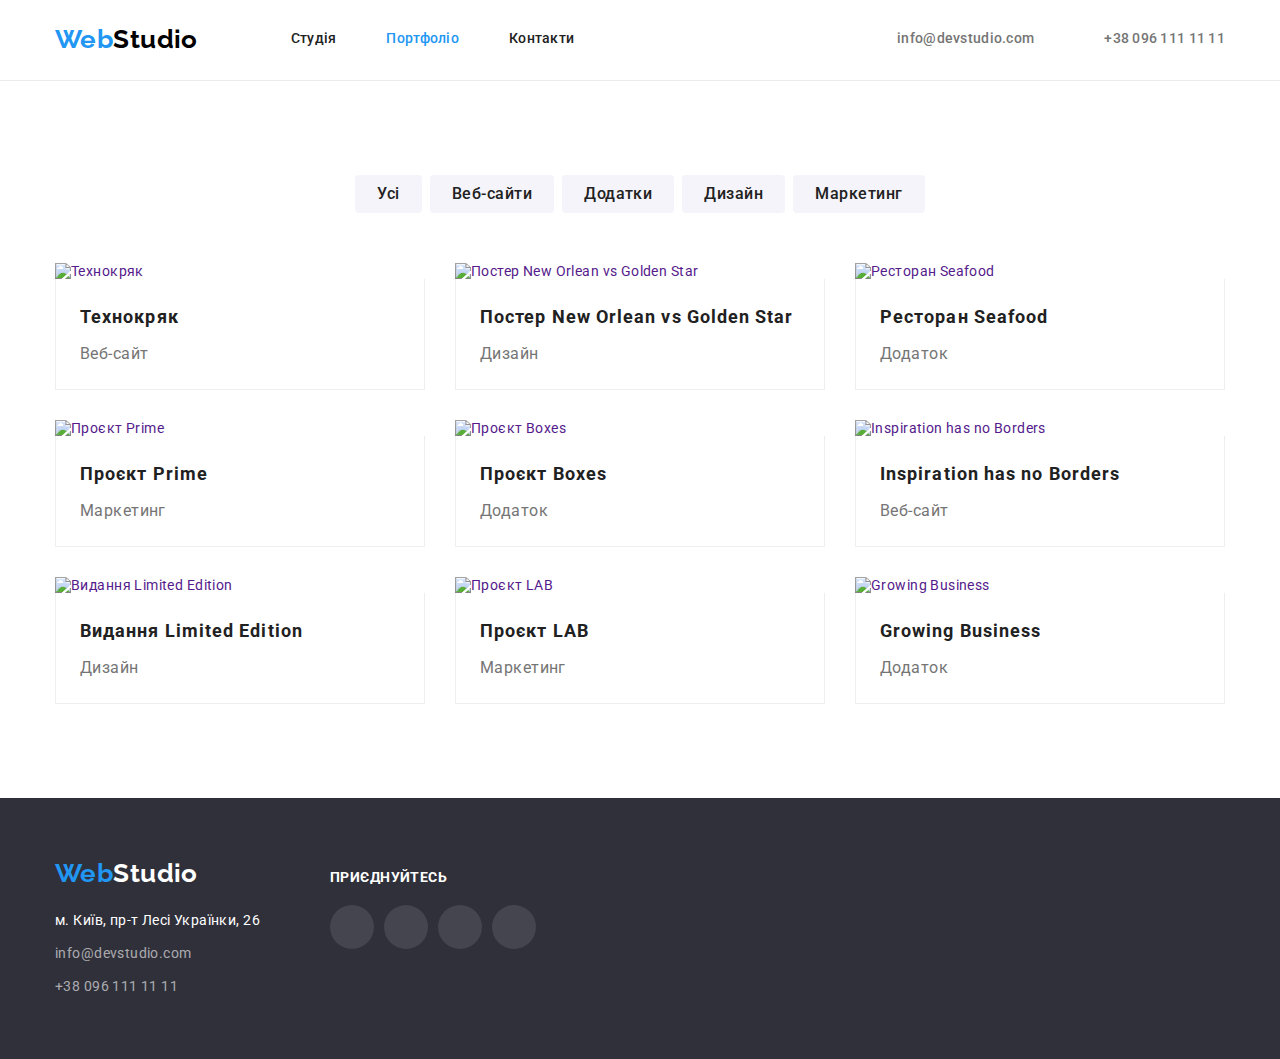
==== portfolio.html @ 89ff3fc9 "transition-add" ====
<!DOCTYPE html>
<html lang="en">

<head>
	<meta charset="UTF-8" />
	<meta http-equiv="X-UA-Compatible" content="IE=edge" />
	<meta name="viewport" content="width=device-width, initial-scale=1.0" />
	<title>Portfolio</title>
	<link rel="preconnect" href="https://fonts.googleapis.com" />
	<link rel="preconnect" href="https://fonts.gstatic.com" crossorigin />
	<link
		href="https://fonts.googleapis.com/css2?family=Oleo+Script&family=Raleway:wght@700&family=Roboto:wght@400;500;700;900&display=swap"
		rel="stylesheet" />
	<link rel="stylesheet" href="https://cdn.jsdelivr.net/npm/modern-normalize@1.1.0/modern-normalize.min.css">
	<link rel="stylesheet" href="./css/styles.css" />
</head>
<!-- BODY  -->

<body>
	<!-- HEADER -->
	<header class="header-border">
		<div class="conteiner add-flex">
			<nav class="add-flex">
				<a href="./index.html" class="webstudio">
					<span>Web</span><span class="logo-studio">Studio</span>
				</a>
				<ul class="add-flex head-navigation-ul nav-margin">
					<li><a href="./index.html" class="navigation-menu link transition-color">Студія</a></li>
					<li><a href="./portfolio.html" class="navigation-menu link current transition-color">Портфоліо</a>
					</li>
					<li><a href="#address" class="navigation-menu transition-color">Контакти</a></li>
				</ul>
			</nav>
			<ul class="head-navigation add-flex">
				<li>
					<a href="mailto:info@devstudio.com" class="header-contacts transition-color">
						<svg lang="en" arial-label="mail-icon" class="contacts-icon-mail">
							<use href="./images/forsvg/sprites.svg#mail "></use>
						</svg>info@devstudio.com</a>
				</li>
				<li><a href="tel:+380961111111" class="header-contacts transition-color">
						<svg lang="en" arial-label="phone-icon" class="contacts-icon-phone">
							<use href="./images/forsvg/sprites.svg#smartphone"></use>
						</svg>+38 096 111 11 11</a></li>
			</ul>
		</div>
	</header>
	<!-- MAIN SECTION -->
	<main>

		<section class="section">
			<div class="conteiner">
				<h1 class="visually-hidden">Наші проєкти</h1>
				<ul class="button-flex">
					<li><button type="button" class="button-text">Усі</button></li>
					<li><button type="button" class="button-text">Веб-сайти</button></li>
					<li><button type="button" class="button-text">Додатки</button></li>
					<li><button type="button" class="button-text">Дизайн</button></li>
					<li><button type="button" class="button-text">Маркетинг</button></li>
				</ul>
				<ul class="project-flex">
					<li>
						<a class="project-boxes" href="">
							<div class="overlay-size">
								<img src="./images/potrfolio-projects/tehnokryak-min.png" alt="Технокряк" width="370" />
								<p class="overlay">Ресурс пропонує комплексні пропозиції з різним рівнем функціоналу та
									сервісів. Все це дозволить відвідувачу отримати
									вичерпні відомості про компанію чи приватну особу.</p>
							</div>
							<div class="img-text-padding">
								<h3 class="img-title ">Технокряк</h3>
								<p class="img-type">Веб-сайт</p>
							</div>
						</a>
					</li>
					<li>
						<a class="project-boxes" href="">
							<div class="overlay-size">
								<img src="./images/potrfolio-projects/poster-min.png"
									alt="Постер New Orlean vs Golden Star" width="370" />
								<p class="overlay">Ресурс пропонує комплексні пропозиції з різним рівнем функціоналу та
									сервісів. Все це дозволить відвідувачу отримати
									вичерпні відомості про компанію чи приватну особу.</p>
							</div>
							<div class="img-text-padding">
								<h3 class="img-title">Постер New Orlean vs Golden Star</h3>
								<p class="img-type">Дизайн</p>
							</div>
						</a>
					</li>
					<li>
						<a class="project-boxes" href="">
							<div class="overlay-size">
								<img src="./images/potrfolio-projects/seefood-min.png" alt="Ресторан Seafood"
									width="370" />
								<p class="overlay">Ресурс пропонує комплексні пропозиції з різним рівнем функціоналу та
									сервісів. Все це дозволить відвідувачу отримати
									вичерпні відомості про компанію чи приватну особу.</p>
							</div>
							<div class="img-text-padding">
								<h3 class="img-title">Ресторан Seafood</h3>
								<p class="img-type">Додаток</p>
							</div>
						</a>
					</li>
					<li>
						<a class="project-boxes" href="">
							<div class="overlay-size"><img src="./images/potrfolio-projects/prime-min.png"
									alt="Проєкт Prime" width="370" />

								<p class="overlay">Ресурс пропонує комплексні пропозиції з різним рівнем функціоналу та
									сервісів. Все це дозволить відвідувачу отримати
									вичерпні відомості про компанію чи приватну особу.</p>
							</div>

							<div class="img-text-padding">
								<h3 class="img-title">Проєкт Prime</h3>
								<p class="img-type">Маркетинг</p>
							</div>
						</a>
					</li>
					<li>
						<a class="project-boxes" href="">
							<div class="overlay-size">
								<img src="./images/potrfolio-projects/boxes-min.png" alt="Проєкт Boxes" width="370" />
								<p class="overlay">Ресурс пропонує комплексні пропозиції з різним рівнем функціоналу та
									сервісів. Все це дозволить відвідувачу отримати
									вичерпні відомості про компанію чи приватну особу.</p>
							</div>

							<div class="img-text-padding">
								<h3 class="img-title">Проєкт Boxes</h3>
								<p class="img-type">Додаток</p>
							</div>
						</a>
					</li>
					<li>
						<a class="project-boxes" href="">
							<div class="overlay-size">
								<img src="./images/potrfolio-projects/inspiration-min.png"
									alt="Inspiration has no Borders" width="370" />
								<p class="overlay">Ресурс пропонує комплексні пропозиції з різним рівнем функціоналу та
									сервісів. Все це дозволить відвідувачу отримати
									вичерпні відомості про компанію чи приватну особу.</p>
							</div>

							<div class="img-text-padding">
								<h3 class="img-title">Inspiration has no Borders</h3>
								<p class="img-type">Веб-сайт</p>
							</div>
						</a>
					</li>
					<li>
						<a class="project-boxes" href="">
							<div class="overlay-size">
								<img src="./images/potrfolio-projects/limited-idition-min.png"
									alt="Видання Limited Edition" width="370" />
								<p class="overlay">Ресурс пропонує комплексні пропозиції з різним рівнем функціоналу та
									сервісів. Все це дозволить відвідувачу отримати
									вичерпні відомості про компанію чи приватну особу.</p>
							</div>

							<div class="img-text-padding">
								<h3 class="img-title">Видання Limited Edition</h3>
								<p class="img-type">Дизайн</p>
							</div>
						</a>
					</li>
					<li>
						<a class="project-boxes" href="">
							<div class="overlay-size">
								<img src="./images/potrfolio-projects/lab-min.png" alt="Проєкт LAB" width="370" />
								<p class="overlay">Ресурс пропонує комплексні пропозиції з різним рівнем функціоналу та
									сервісів. Все це дозволить відвідувачу отримати
									вичерпні відомості про компанію чи приватну особу.</p>
							</div>

							<div class="img-text-padding">
								<h3 class="img-title">Проєкт LAB</h3>
								<p class="img-type">Маркетинг</p>
							</div>
						</a>
					</li>
					<li>
						<a class="project-boxes" href="">
							<div class="overlay-size">
								<img src="./images/potrfolio-projects/growing-business-min.png" alt="Growing Business"
									width="370" />
								<p class="overlay">Ресурс пропонує комплексні пропозиції з різним рівнем функціоналу та
									сервісів. Все це дозволить відвідувачу отримати
									вичерпні відомості про компанію чи приватну особу.</p>
							</div>

							<div class="img-text-padding">
								<h3 class="img-title">Growing Business</h3>
								<p class="img-type">Додаток</p>
							</div>
						</a>
					</li>
				</ul>

			</div>
		</section>

	</main>
	<!-- FOOTER -->
	<footer class="footer">
		<div class="conteiner join-margin">
			<div class="join-margin-logo">
				<a href="./index.html" class="webstudio-footer"><span>Web</span><span
						class="logo-studio-footer">Studio</span>
				</a>
				<address id="address" class="address">
					<ul>
						<li class="address-item">
							<a href="https://goo.gl/maps/1acc4kmXGSqG6fYH6" rel="noopener norefferrer nofollow"
								target="_blank" class="address-ave">
								м. Київ, пр-т Лесі Українки, 26
							</a>
						</li>
						<li class="address-item"><a href="mailto:info@devstudio.com"
								class="mail-footer footer-contacts transition-color">info@devstudio.com</a>
						</li>
						<li class="address-item"><a href="tel:+380961111111"
								class="phone-footer footer-contacts transition-color">+38
								096
								111 11 11</a></li>
					</ul>
				</address>
			</div>
			<div>
				<p class="join-title">приєднуйтесь</p>
				<ul class="add-flex-join">
					<li>
						<a href="" class="add-flex-join-box transition-bg">
							<svg lang="en" arial-label="instagram" class="join-social-link-box">
								<use href="./images/forsvg/sprites.svg#instagram" width="20px" height="20px">
								</use>
							</svg>
						</a>
					</li>
					<li>
						<a href="" class="add-flex-join-box transition-bg">
							<svg lang="en" arial-label="facebook" class="join-social-link-box">
								<use href="./images/forsvg/sprites.svg#facebook" width="20px" height="20px">
								</use>
							</svg>
						</a>
					</li>
					<li>
						<a href="" class="add-flex-join-box transition-bg">
							<svg lang="en" arial-label="twitter" class="join-social-link-box">
								<use href="./images/forsvg/sprites.svg#twitter" width="20px" height="20px">
								</use>
							</svg>
						</a>
					</li>
					<li>
						<a href="" class="add-flex-join-box transition-bg">
							<svg lang="en" arial-label="linkedin" class="join-social-link-box">
								<use href="./images/forsvg/sprites.svg#linkedin" width="20px" height="20px">
								</use>
							</svg>
						</a>
					</li>
				</ul>
			</div>
		</div>



	</footer>
</body>

</html>
---- css/styles.css ----
:root {
	--main-text-font-family: "Roboto", sans-serif;
	--logo-font: "Raleway", sans-serif;
	--backgraound-main-footer-color: #2f303a;
	--secondary-text-color: #757575;
	--for-button-logo-color: #2196f3;
	--project-boxborder-color: #eeeeee;
	--logo-studio-color: #000000;
	--back-for-button-card-color: #f5f4fa;
	--mainbody-color: #212121;
	--white-bg-color: #ffffff;
	--hover-focus-icons-active-color: #188ce8;
	--inbox-future-icon-color: #f5f4fa;
	--social-networks-link-color: #afb1b8;
	--join-social-link-box-color: #757575;
	--overlay-bgcolor: #2196f3e6;
}

body {
	font-family: var(--main-text-font-family);
	letter-spacing: 0.03em;
	font-size: 14px;
	background: var(--white-bg-color);
	color: var(--mainbody-color);
}

h1,
h2,
h3,
h4,
p {
	margin-top: 0;
	margin-bottom: 0;
}

ul,
ol {
	margin-top: 0;
	margin-bottom: 0;
	padding-left: 0;
}

ul,
li {
	list-style: none;
}
img {
	display: block;
}
a {
	text-decoration: none;
}
.conteiner {
	width: 1200px;
	margin-left: auto;
	margin-right: auto;
	padding-left: 15px;
	padding-right: 15px;
}
.section {
	padding-top: 94px;
	padding-bottom: 94px;
}

.transition-bg {
	transition: background-color 250ms cubic-bezier(0.4, 0, 0.2, 1) 0ms;
}
.transition-color {
	transition: color 250ms cubic-bezier(0.4, 0, 0.2, 1) 0ms;
}
.transition-shadow {
	transition: box-shadow 250ms cubic-bezier(0.4, 0, 0.2, 1) 0ms;
}

/*((((((((((((((((((((((( Header styles ))))))))))))))))))))))))))*/

/* (((((((((((((((((((((( LOGO ))))))))))))))))))))))))) */

.webstudio {
	font-family: var(--logo-font);
	font-size: 26px;
	font-weight: 700;
	line-height: 1.19;
	text-align: left;
	color: var(--for-button-logo-color);
	cursor: pointer;
	display: block;
	padding-top: 24px;
	padding-bottom: 25px;
}

.logo-studio {
	color: var(--logo-studio-color);
	background: var(--white-bg-color);
}

/* ((((((((((((((((((((((((( NAVIGATION ))))))))))))))))))))))))) */

.navigation-menu {
	font-weight: 500;
	line-height: 1.14;
	letter-spacing: 0.02em;
	color: var(--mainbody-color);
	display: block;
	padding-top: 24px;
	padding-bottom: 25px;
}

.navigation-menu:hover,
.navigation-menu:focus {
	color: var(--for-button-logo-color);
}

.current {
	color: var(--for-button-logo-color);
}

.add-flex {
	display: flex;
	align-items: center;
}
.head-navigation {
	margin-left: auto;
	gap: 50px;
}
.head-navigtion-ul {
	justify-content: center;
}
.nav-margin {
	margin-left: 93px;
	gap: 50px;
}

/* ((((((((((((((((((((( MAIL+PHONE ))))))))))))))))))) */

.header-contacts {
	font-weight: 500;
	line-height: 1.14;
	letter-spacing: 0.02em;
	color: var(--secondary-text-color);
	display: block;
	padding-top: 24px;
	padding-bottom: 25px;
	display: flex;
	align-items: center;
}

.contacts-icon-mail {
	margin-right: 10px;
	width: 16px;
	height: 12px;
	fill: currentColor;
}

.contacts-icon-phone {
	margin-right: 10px;
	width: 10px;
	height: 16px;
	fill: currentColor;
}
.header-contacts:hover,
.header-contacts:focus {
	color: var(--hover-focus-icons-active-color);
}

/* (((((((((((((((( MAIN BODY )))))))))))))))))))))))) */

/* (((((((((((((((( HAT )))))))))))))))))))))))) */
.main-hat {
	padding-top: 200px;
	padding-bottom: 200px;
	text-align: center;
	background-image: linear-gradient(rgba(47, 48, 58, 0.4), rgba(47, 48, 58, 0.4)), url("../images/bg-img.jpg");
	background-position: center;
	background-repeat: no-repeat;
	max-width: 1600px;
	max-height: 600px;
	margin: 0 auto;
}
.main-hat-title {
	font-weight: 900;
	font-size: 44px;
	line-height: 1.36;
	letter-spacing: 0.06em;
	text-transform: uppercase;
	color: var(--white-bg-color);
	margin-bottom: 30px;
	width: calc(100% / 1.78);
	/* calc(100%-56.5%); */
	margin-left: auto;
	margin-right: auto;
}
.main-button {
	background: var(--for-button-logo-color);
	box-shadow: 0px 4px 4px rgba(0, 0, 0, 0.15);
	border-radius: 4px;
	cursor: pointer;
	border: none;
}

.main-button-text {
	font-family: inherit;
	font-weight: 700;
	font-size: 16px;
	line-height: 1.88;
	color: var(--white-bg-color);
	letter-spacing: 0.06em;
	padding: 10px 32px 10px 32px;
}

/* (((((((((((((((((((((((( Our Features )))))))))))))))))))))))))))) */
.visually-hidden {
	position: absolute;
	white-space: nowrap;
	width: 1px;
	height: 1px;
	overflow: hidden;
	border: 0;
	padding: 0;
	clip: rect(0 0 0 0);
	clip-path: inset(50%);
	margin: -1px;
}

.our-features-title {
	font-weight: 700;
	line-height: 1.14;
	text-transform: uppercase;
	color: var(--mainbody-color);
	font-size: 14px;
	margin-bottom: 10px;
}
.our-features-title-text {
	line-height: 1.71;
	color: var(--secondary-text-color);
}
.our-features-flex {
	display: flex;
	gap: 30px;
}
/* ((((((((((((((our-features-icons))))))))))))))))))))) */

.our-features-icon-box {
	display: block;
	width: 270px;
	height: 120px;
	background-color: #f5f4fa;
	border-radius: 4px;
	margin-bottom: 30px;
}
.our-features-icon {
	width: 70px;
	height: 70px;
	margin: 25px 100px 25px 100px;
}

/* (((((((((((((((((((((((( WHAT WE DO )))))))))))))))))))))*/
.what-we-do-title {
	font-weight: 700;
	font-size: 36px;
	line-height: 1.16;
	color: var(--mainbody-color);
	text-align: center;
	margin-bottom: 50px;
}
.padding-zero {
	padding-top: 0;
}

/* ((((((((((((((((((((((((((((((( TEAM )))))))))))))))))))))))))))))))))))) */
.team {
	background: var(--back-for-button-card-color);
}
.team-title {
	font-weight: 700;
	font-size: 36px;
	line-height: 1.16;
	color: var(--mainbody-color);
	margin-bottom: 50px;
	text-align: center;
}

.team-co-wockers-box {
	background: var(--white-bg-color);
	box-shadow: 0px 1px 3px rgba(0, 0, 0, 0.12), 0px 1px 1px rgba(0, 0, 0, 0.14), 0px 2px 1px rgba(0, 0, 0, 0.2);
	border-radius: 0px 0px 4px 4px;
}

.team-co-wockers-name {
	font-weight: 500;
	font-size: 16px;
	line-height: 1.19;
	color: var(--mainbody-color);
	text-align: center;
	margin-bottom: 10px;
}
.team-speciality {
	font-size: 16px;
	line-height: 1.19;
	color: var(--secondary-text-color);
	text-align: center;
}
.team-text-padding {
	padding-top: 30px;
	padding-bottom: 30px;
}

/* ((((((((((((((((((((((((((( TEAM - SOCIAL LINKS )))))))))))))))))))))))))) */
.add-flex-team {
	display: flex;
	justify-content: center;
	margin-top: 16px;
	gap: 10px;
}
.add-flex-team-box {
	display: flex;
	align-items: center;
	justify-content: center;
	width: 44px;
	height: 44px;
	border-radius: 50%;
	color: var(--social-networks-link-color);
}

.add-flex-team-box:hover,
.add-flex-team-box:focus {
	background-color: var(--hover-focus-icons-active-color);
	color: var(--white-bg-color);
}
.team-social-link-box {
	width: 20px;
	height: 20px;
	fill: currentColor;
}

/* ((((((((((((((((((((((((((((((((( PARTNERS )))))))))))))))))))))))) */

.partners-company-link {
	display: flex;
	align-items: center;
	justify-content: center;
	width: 170px;
	height: 92px;
	border: 1px solid var(--social-networks-link-color);
	border-radius: 4px;
	color: var(--social-networks-link-color);
}

.partners-company-link:hover,
.partners-company-link:focus {
	border-color: var(--hover-focus-icons-active-color);
	color: var(--hover-focus-icons-active-color);
	cursor: pointer;
}

.partners-company-link-icon {
	width: 106px;
	height: 60px;
	fill: currentColor;
}

/* ((((((((((((((((((((( FOOTER ))))))))))))))))))))))))) */

.footer {
	padding-top: 60px;
	padding-bottom: 60px;
	background: var(--backgraound-main-footer-color);
	align-items: baseline;
}
.webstudio-footer {
	font-family: var(--logo-font);
	font-size: 26px;
	font-weight: 700;
	line-height: 1.19;
	text-align: left;
	color: var(--for-button-logo-color);
	cursor: pointer;
}
.logo-studio-footer {
	color: var(--white-bg-color);
	background-color: var(--backgraound-main-footer-color);
	margin-bottom: 20px;
}
.address {
	font-style: normal;
	margin-top: 20px;
}

.address-ave {
	line-height: 1.71;
	color: var(--white-bg-color);
}
.address-item:not(:last-child) {
	margin-bottom: 9px;
}

.footer-contacts:hover,
.footer-contacts:focus {
	color: var(--for-button-logo-color);
}

.mail-footer {
	line-height: 1.71;
	color: rgba(255, 255, 255, 0.6);
}
.phone-footer {
	line-height: 1.71;
	color: rgba(255, 255, 255, 0.6);
}

/* ((((((((((((((((((((((((((((( JOIN ))))))))))))))))))))))))*/
.join-margin {
	display: flex;
	align-items: baseline;
}

.join-margin-logo {
	margin-right: 70px;
}
.join-title {
	font-weight: 700;
	font-size: 14px;
	line-height: 1.16;
	color: var(--white-bg-color);
	letter-spacing: 0.03em;
	text-transform: uppercase;
	margin-bottom: 20px;
}
.add-flex-join {
	display: flex;
	gap: 10px;
}
.add-flex-join-box {
	display: flex;
	align-items: center;
	justify-content: center;
	width: 44px;
	height: 44px;
	border-radius: 50%;
	color: var(--social-networks-link-color);
	background-color: rgba(255, 255, 255, 0.1);
}

.add-flex-join-box:hover,
.add-flex-join-box:focus {
	background-color: var(--hover-focus-icons-active-color);
	color: var(--white-bg-color);
}
.join-social-link-box {
	width: 20px;
	height: 20px;
	fill: var(--white-bg-color);
}

/* (((((((((((((((((((( PORTFOLIO-body )))))))))))))))))))))*/

.header-border {
	border-bottom: 1px solid rgba(236, 236, 236, 1);
}

/* (((((((((((((((((((( BUTTON ))))))))))))))))))))))))) */
.button-text {
	font-family: inherit;
	font-weight: 500;
	font-size: 16px;
	line-height: 1.6;
	text-align: center;
	color: var(--mainbody-color);
	letter-spacing: 0.03em;
	border-radius: 4px;
	cursor: pointer;
	background-color: var(--back-for-button-card-color);
	border: none;
	padding: 6px 22px 6px 22px;
	transition: background-color 250ms cubic-bezier(0.4, 0, 0.2, 1) 0ms;
	transition: box-shadow 250ms cubic-bezier(0.4, 0, 0.2, 1) 0ms;
	transition: color 250ms cubic-bezier(0.4, 0, 0.2, 1) 0ms;
}

.button-text:hover,
.button-text:focus {
	background-color: var(--for-button-logo-color);
	color: var(--white-bg-color);
	box-shadow: 0px 3px 1px rgba(0, 0, 0, 0.1), 0px 1px 2px rgba(0, 0, 0, 0.08), 0px 2px 2px rgba(0, 0, 0, 0.12);
	border-radius: 4px;
}
.button-flex {
	display: flex;
	justify-content: center;
	margin-bottom: 50px;
	gap: 8px;
}
.button-flex:last-child {
	margin-right: 0;
}

/* ((((((((((((((((((((((( PROJECT BOXES ))))))))))))))))) */

.project-flex {
	display: flex;
	flex-wrap: wrap;
	gap: 30px;
}
.img-title {
	font-weight: 700;
	font-size: 18px;
	line-height: 2;
	letter-spacing: 0.06em;
	color: var(--mainbody-color);
	margin-bottom: 4px;
}
.img-type {
	font-size: 16px;
	line-height: 1.88;
	color: var(--secondary-text-color);
}
.img-text-padding {
	padding: 20px 24px 20px 24px;
	border: 1px solid var(--project-boxborder-color);
	border-top: none;
}
.project-boxes {
	display: block;
	transition: box-shadow 250ms cubic-bezier(0.4, 0, 0.2, 1) 0ms;
}

.project-boxes:hover,
.project-boxes:focus {
	box-shadow: 0px 1px 1px rgba(0, 0, 0, 0.12), 0px 4px 4px rgba(0, 0, 0, 0.06), 1px 4px 6px rgba(0, 0, 0, 0.16);
}

/* ((((((((((((((((((((((((((( OVERLAY )))))))))))))))))))))))))))))))) */
.overlay-size {
	position: relative;
	overflow: hidden;
}

.overlay {
	position: absolute;
	display: flex;
	align-items: center;
	justify-content: center;
	height: 100%;
	width: 100%;
	top: 0;
	left: 0;
	background-color: var(--overlay-bgcolor);
	color: var(--white-bg-color);
	padding: 10px;
	font-family: inherit;
	font-size: 18px;
	line-height: 1.56;
	overflow: auto;
	transform: translateY(101%);
	transition: transform 250ms linear;
}
.project-boxes:hover .overlay,
.project-boxes:focus .overlay {
	transform: translateY(0%);
}
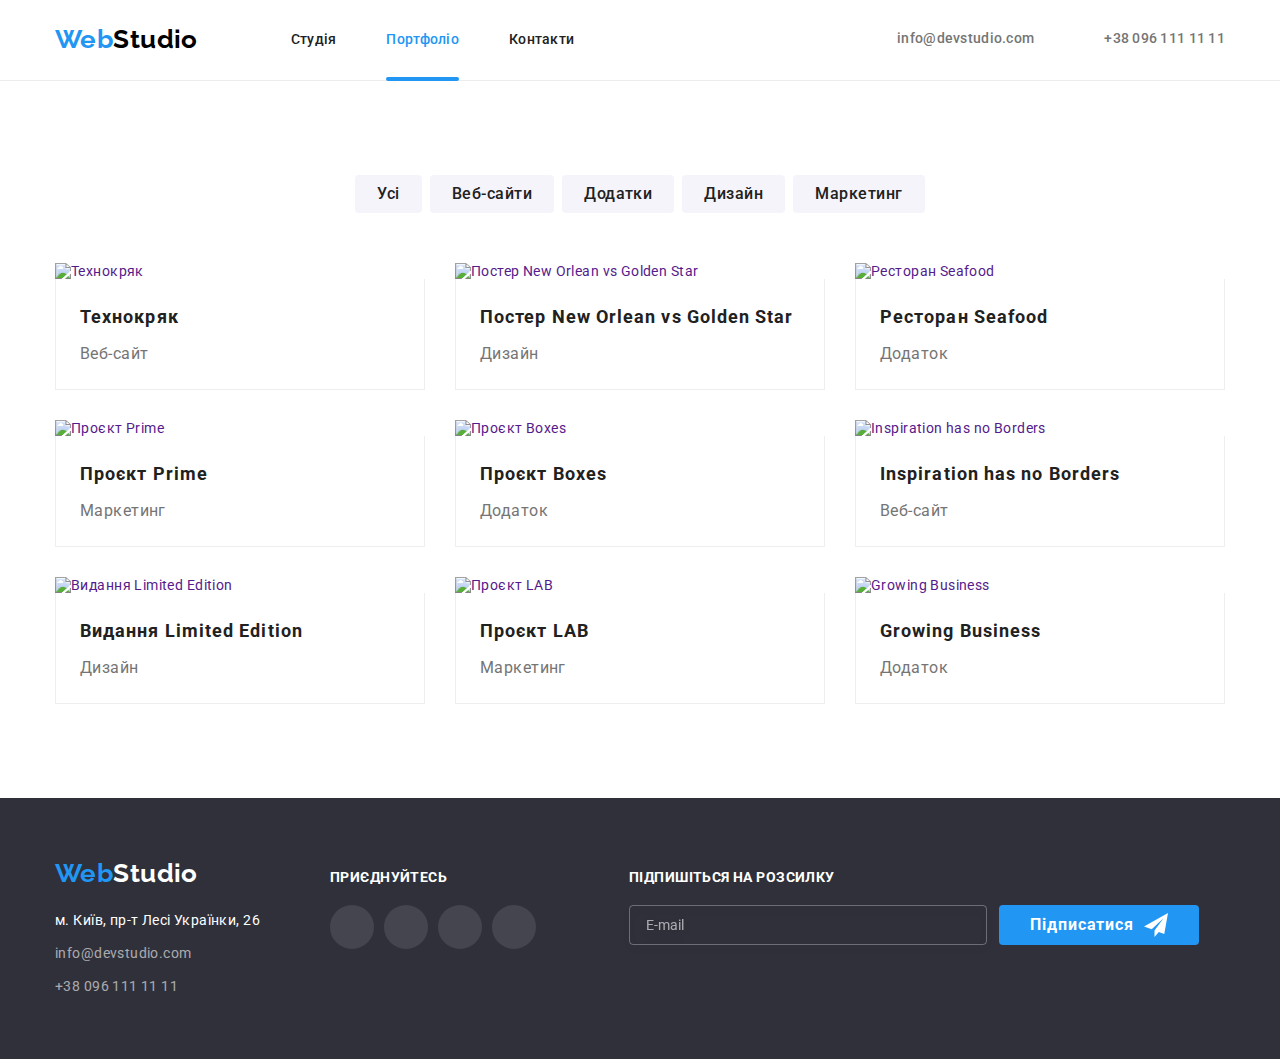
==== commit 062d3670: "last-update-hw6" ====
--- a/portfolio.html
+++ b/portfolio.html
@@ -25,20 +25,21 @@
 					<span>Web</span><span class="logo-studio">Studio</span>
 				</a>
 				<ul class="add-flex head-navigation-ul nav-margin">
-					<li><a href="./index.html" class="navigation-menu link transition-color">Студія</a></li>
-					<li><a href="./portfolio.html" class="navigation-menu link current transition-color">Портфоліо</a>
-					</li>
-					<li><a href="#address" class="navigation-menu transition-color">Контакти</a></li>
+					<li><a href="./index.html" class="navigation-menu link ">Студія</a></li>
+					<li class="nav-position"><a href="./portfolio.html"
+							class="navigation-menu link current ">Портфоліо</a>
+					</li>
+					<li><a href="#address" class="navigation-menu ">Контакти</a></li>
 				</ul>
 			</nav>
 			<ul class="head-navigation add-flex">
 				<li>
-					<a href="mailto:info@devstudio.com" class="header-contacts transition-color">
+					<a href="mailto:info@devstudio.com" class="header-contacts ">
 						<svg lang="en" arial-label="mail-icon" class="contacts-icon-mail">
 							<use href="./images/forsvg/sprites.svg#mail "></use>
 						</svg>info@devstudio.com</a>
 				</li>
-				<li><a href="tel:+380961111111" class="header-contacts transition-color">
+				<li><a href="tel:+380961111111" class="header-contacts">
 						<svg lang="en" arial-label="phone-icon" class="contacts-icon-phone">
 							<use href="./images/forsvg/sprites.svg#smartphone"></use>
 						</svg>+38 096 111 11 11</a></li>
@@ -219,10 +220,9 @@
 							</a>
 						</li>
 						<li class="address-item"><a href="mailto:info@devstudio.com"
-								class="mail-footer footer-contacts transition-color">info@devstudio.com</a>
+								class="mail-footer footer-contacts">info@devstudio.com</a>
 						</li>
-						<li class="address-item"><a href="tel:+380961111111"
-								class="phone-footer footer-contacts transition-color">+38
+						<li class="address-item"><a href="tel:+380961111111" class="phone-footer footer-contacts">+38
 								096
 								111 11 11</a></li>
 					</ul>
@@ -232,7 +232,7 @@
 				<p class="join-title">приєднуйтесь</p>
 				<ul class="add-flex-join">
 					<li>
-						<a href="" class="add-flex-join-box transition-bg">
+						<a href="" class="add-flex-join-box">
 							<svg lang="en" arial-label="instagram" class="join-social-link-box">
 								<use href="./images/forsvg/sprites.svg#instagram" width="20px" height="20px">
 								</use>
@@ -240,7 +240,7 @@
 						</a>
 					</li>
 					<li>
-						<a href="" class="add-flex-join-box transition-bg">
+						<a href="" class="add-flex-join-box">
 							<svg lang="en" arial-label="facebook" class="join-social-link-box">
 								<use href="./images/forsvg/sprites.svg#facebook" width="20px" height="20px">
 								</use>
@@ -248,7 +248,7 @@
 						</a>
 					</li>
 					<li>
-						<a href="" class="add-flex-join-box transition-bg">
+						<a href="" class="add-flex-join-box">
 							<svg lang="en" arial-label="twitter" class="join-social-link-box">
 								<use href="./images/forsvg/sprites.svg#twitter" width="20px" height="20px">
 								</use>
@@ -256,7 +256,7 @@
 						</a>
 					</li>
 					<li>
-						<a href="" class="add-flex-join-box transition-bg">
+						<a href="" class="add-flex-join-box">
 							<svg lang="en" arial-label="linkedin" class="join-social-link-box">
 								<use href="./images/forsvg/sprites.svg#linkedin" width="20px" height="20px">
 								</use>
@@ -265,6 +265,24 @@
 					</li>
 				</ul>
 			</div>
+			<div class="subscribe-marg">
+				<p class="join-title">Підпишіться на розсилку</p>
+				<form class="add-flex-subscribe">
+					<label>
+						<input type="email" class="add-flex-subscribe-box" required name="user_email"
+							placeholder="E-mail">
+					</label>
+					<label>
+						<button type="submit" class="modal-form-button-submit-subscribe">Підписатися<svg
+								class="modal-form-subscribe-tg">
+								<use href="./images/forsvg/icons.svg#icon-tg"></use>
+							</svg></button>
+						</svg>
+
+					</label>
+
+				</form>
+			</div>
 		</div>
 
 
--- a/css/styles.css
+++ b/css/styles.css
@@ -14,6 +14,8 @@
 	--social-networks-link-color: #afb1b8;
 	--join-social-link-box-color: #757575;
 	--overlay-bgcolor: #2196f3e6;
+	--backdrop-bgcolor: rgba(0, 0, 0, 0.2);
+	--what-we-do-overlay-bg-color: rgba(47, 48, 58, 0.8);
 }
 
 body {
@@ -62,16 +64,6 @@
 	padding-bottom: 94px;
 }
 
-.transition-bg {
-	transition: background-color 250ms cubic-bezier(0.4, 0, 0.2, 1) 0ms;
-}
-.transition-color {
-	transition: color 250ms cubic-bezier(0.4, 0, 0.2, 1) 0ms;
-}
-.transition-shadow {
-	transition: box-shadow 250ms cubic-bezier(0.4, 0, 0.2, 1) 0ms;
-}
-
 /*((((((((((((((((((((((( Header styles ))))))))))))))))))))))))))*/
 
 /* (((((((((((((((((((((( LOGO ))))))))))))))))))))))))) */
@@ -95,6 +87,9 @@
 }
 
 /* ((((((((((((((((((((((((( NAVIGATION ))))))))))))))))))))))))) */
+.nav-position {
+	position: relative;
+}
 
 .navigation-menu {
 	font-weight: 500;
@@ -102,8 +97,9 @@
 	letter-spacing: 0.02em;
 	color: var(--mainbody-color);
 	display: block;
-	padding-top: 24px;
-	padding-bottom: 25px;
+	padding-top: 32px;
+	padding-bottom: 32px;
+	transition: color 250ms cubic-bezier(0.4, 0, 0.2, 1) 0ms;
 }
 
 .navigation-menu:hover,
@@ -113,6 +109,17 @@
 
 .current {
 	color: var(--for-button-logo-color);
+}
+.navigation-menu.current::after {
+	display: block;
+	content: "";
+	position: absolute;
+	left: 0;
+	bottom: -1px;
+	width: 100%;
+	height: 4px;
+	border-radius: 2px;
+	background-color: var(--for-button-logo-color);
 }
 
 .add-flex {
@@ -143,6 +150,7 @@
 	padding-bottom: 25px;
 	display: flex;
 	align-items: center;
+	transition: color 250ms cubic-bezier(0.4, 0, 0.2, 1) 0ms;
 }
 
 .contacts-icon-mail {
@@ -170,7 +178,11 @@
 	padding-top: 200px;
 	padding-bottom: 200px;
 	text-align: center;
-	background-image: linear-gradient(rgba(47, 48, 58, 0.4), rgba(47, 48, 58, 0.4)), url("../images/bg-img.jpg");
+	background-image: linear-gradient(
+			rgba(47, 48, 58, 0.4),
+			rgba(47, 48, 58, 0.4)
+		),
+		url("../images/bg-img.jpg");
 	background-position: center;
 	background-repeat: no-repeat;
 	max-width: 1600px;
@@ -282,7 +294,9 @@
 
 .team-co-wockers-box {
 	background: var(--white-bg-color);
-	box-shadow: 0px 1px 3px rgba(0, 0, 0, 0.12), 0px 1px 1px rgba(0, 0, 0, 0.14), 0px 2px 1px rgba(0, 0, 0, 0.2);
+	box-shadow: 0px 1px 3px rgba(0, 0, 0, 0.12),
+		0px 1px 1px rgba(0, 0, 0, 0.14),
+		0px 2px 1px rgba(0, 0, 0, 0.2);
 	border-radius: 0px 0px 4px 4px;
 }
 
@@ -320,6 +334,9 @@
 	height: 44px;
 	border-radius: 50%;
 	color: var(--social-networks-link-color);
+	transition: background-color 250ms
+			cubic-bezier(0.4, 0, 0.2, 1) 0ms,
+		color 250ms cubic-bezier(0.4, 0, 0.2, 1) 0ms;
 }
 
 .add-flex-team-box:hover,
@@ -341,16 +358,15 @@
 	justify-content: center;
 	width: 170px;
 	height: 92px;
-	border: 1px solid var(--social-networks-link-color);
+	border: 1px solid currentColor;
 	border-radius: 4px;
 	color: var(--social-networks-link-color);
+	transition: color 250ms cubic-bezier(0.4, 0, 0.2, 1) 0ms;
 }
 
 .partners-company-link:hover,
 .partners-company-link:focus {
-	border-color: var(--hover-focus-icons-active-color);
 	color: var(--hover-focus-icons-active-color);
-	cursor: pointer;
 }
 
 .partners-company-link-icon {
@@ -402,10 +418,12 @@
 .mail-footer {
 	line-height: 1.71;
 	color: rgba(255, 255, 255, 0.6);
+	transition: color 250ms cubic-bezier(0.4, 0, 0.2, 1) 0ms;
 }
 .phone-footer {
 	line-height: 1.71;
 	color: rgba(255, 255, 255, 0.6);
+	transition: color 250ms cubic-bezier(0.4, 0, 0.2, 1) 0ms;
 }
 
 /* ((((((((((((((((((((((((((((( JOIN ))))))))))))))))))))))))*/
@@ -439,6 +457,8 @@
 	border-radius: 50%;
 	color: var(--social-networks-link-color);
 	background-color: rgba(255, 255, 255, 0.1);
+	transition: background-color 250ms
+		cubic-bezier(0.4, 0, 0.2, 1) 0ms;
 }
 
 .add-flex-join-box:hover,
@@ -447,6 +467,75 @@
 	color: var(--white-bg-color);
 }
 .join-social-link-box {
+	width: 20px;
+	height: 20px;
+	fill: var(--white-bg-color);
+}
+/* (((((((((((((((((((((( SUBSCRIBE )))))))))))))))))))))) */
+
+.subscribe-marg {
+	margin-left: 93px;
+	width: 570px;
+	height: 86px;
+}
+
+.add-flex-subscribe {
+	display: flex;
+	gap: 12px;
+}
+.add-flex-subscribe-box {
+	width: 358px;
+	height: 40px;
+	background-color: inherit;
+	border: 1px solid rgba(255, 255, 255, 0.3);
+	filter: drop-shadow(0px 4px 4px rgba(0, 0, 0, 0.15));
+	border-radius: 4px;
+	padding-left: 16px;
+	cursor: pointer;
+	color: var(--white-bg-color);
+}
+.add-flex-subscribe-box::placeholder {
+	color: #ffffff99;
+}
+.modal-form-button-submit-subscribe {
+	display: inline-flex;
+	justify-content: center;
+	align-items: center;
+	gap: 10px;
+	height: 40px;
+	width: 200px;
+	font-family: inherit;
+	font-weight: 700;
+	font-size: 16px;
+	line-height: 1.88;
+	color: var(--white-bg-color);
+	letter-spacing: 0.06em;
+	border-radius: 4px;
+	cursor: pointer;
+	background-color: var(--for-button-logo-color);
+	border: none;
+	transition: background-color 250ms
+			cubic-bezier(0.4, 0, 0.2, 1) 0ms,
+		box-shadow 250ms cubic-bezier(0.4, 0, 0.2, 1) 0ms;
+}
+.modal-form-button-submit-subscribe:hover,
+.modal-form-button-submit-subscribe:focus {
+	background-color: var(--hover-focus-icons-active-color);
+	box-shadow: 0px 3px 1px rgba(0, 0, 0, 0.1),
+		0px 1px 2px rgba(0, 0, 0, 0.08),
+		0px 2px 2px rgba(0, 0, 0, 0.12);
+	border-radius: 4px;
+}
+
+.modal-form-subscribe-tg {
+	width: 24px;
+	height: 24px;
+	transition: fill 250ms cubic-bezier(0.4, 0, 0.2, 1) 0ms;
+	cursor: pointer;
+	fill: #fff;
+}
+
+.subscribe-social-link-box {
 	width: 20px;
 	height: 20px;
 	fill: var(--white-bg-color);
@@ -472,16 +561,19 @@
 	background-color: var(--back-for-button-card-color);
 	border: none;
 	padding: 6px 22px 6px 22px;
-	transition: background-color 250ms cubic-bezier(0.4, 0, 0.2, 1) 0ms;
-	transition: box-shadow 250ms cubic-bezier(0.4, 0, 0.2, 1) 0ms;
-	transition: color 250ms cubic-bezier(0.4, 0, 0.2, 1) 0ms;
+	transition: background-color 250ms
+			cubic-bezier(0.4, 0, 0.2, 1) 0ms,
+		box-shadow 250ms cubic-bezier(0.4, 0, 0.2, 1) 0ms,
+		color 250ms cubic-bezier(0.4, 0, 0.2, 1) 0ms;
 }
 
 .button-text:hover,
 .button-text:focus {
 	background-color: var(--for-button-logo-color);
 	color: var(--white-bg-color);
-	box-shadow: 0px 3px 1px rgba(0, 0, 0, 0.1), 0px 1px 2px rgba(0, 0, 0, 0.08), 0px 2px 2px rgba(0, 0, 0, 0.12);
+	box-shadow: 0px 3px 1px rgba(0, 0, 0, 0.1),
+		0px 1px 2px rgba(0, 0, 0, 0.08),
+		0px 2px 2px rgba(0, 0, 0, 0.12);
 	border-radius: 4px;
 }
 .button-flex {
@@ -521,15 +613,35 @@
 }
 .project-boxes {
 	display: block;
-	transition: box-shadow 250ms cubic-bezier(0.4, 0, 0.2, 1) 0ms;
+	transition: box-shadow 250ms cubic-bezier(0.4, 0, 0.2, 1)
+		0ms;
 }
 
 .project-boxes:hover,
 .project-boxes:focus {
-	box-shadow: 0px 1px 1px rgba(0, 0, 0, 0.12), 0px 4px 4px rgba(0, 0, 0, 0.06), 1px 4px 6px rgba(0, 0, 0, 0.16);
-}
-
-/* ((((((((((((((((((((((((((( OVERLAY )))))))))))))))))))))))))))))))) */
+	box-shadow: 0px 1px 1px rgba(0, 0, 0, 0.12),
+		0px 4px 4px rgba(0, 0, 0, 0.06),
+		1px 4px 6px rgba(0, 0, 0, 0.16);
+}
+/* ((((((((((((((((((((((((((( OVERLAY STUDIO ))))))))))))))))))))))))))))))) */
+.main-overlay-text {
+	font-weight: 700;
+	line-height: 1.14;
+	text-transform: uppercase;
+	color: var(--white-bg-color);
+}
+.main-what-we-do-overlay {
+	position: absolute;
+	display: flex;
+	align-items: center;
+	justify-content: center;
+	height: 70px;
+	width: 100%;
+	bottom: 0%;
+	background-color: var(--what-we-do-overlay-bg-color);
+}
+
+/* ((((((((((((((((((((((((((( OVERLAY-PORTFOLIO)))))))))))))))))))))))))))))))) */
 .overlay-size {
 	position: relative;
 	overflow: hidden;
@@ -558,3 +670,212 @@
 .project-boxes:focus .overlay {
 	transform: translateY(0%);
 }
+
+/* ((((((((((((((((((((((( BACKDROP )))))))))))))))))))))))))))))))) */
+
+.backdrop {
+	position: fixed;
+	top: 0;
+	left: 0;
+	z-index: 100;
+	width: 100%;
+	height: 100%;
+	background: var(--backdrop-bgcolor);
+	transition: visibility 250ms linear, opacity 250ms linear;
+}
+.backdrop.is-hidden {
+	visibility: hidden;
+	opacity: 0;
+	pointer-events: none;
+}
+
+.modal {
+	position: absolute;
+	top: 50%;
+	left: 50%;
+	transform: translate(-50%, -50%);
+	width: 528px;
+	height: 581px;
+	background: var(--white-bg-color);
+	padding: 40px;
+}
+
+.modal-close-button {
+	height: 30px;
+	width: 30px;
+	background: var(--white-bg-color);
+	border-radius: 50%;
+	border: 1px solid rgba(0, 0, 0, 0.1);
+	padding: 0%;
+	top: 8px;
+	right: 8px;
+	position: absolute;
+	display: flex;
+	align-items: center;
+	justify-content: center;
+	cursor: pointer;
+}
+.modal-close-button:hover,
+.modal-close-button:focus {
+	fill: var(--hover-focus-icons-active-color);
+}
+
+/* (((((((((((((((((((((((((( FORM-BACKDROP )))))))))))))))))))))))))))))) */
+
+.backdrop-form-title {
+	font-weight: 700;
+	font-size: 20px;
+	line-height: 1.16;
+	color: var(--mainbody-color);
+	text-align: center;
+	margin-bottom: 12px;
+}
+.modal-form {
+	display: flex;
+	flex-direction: column;
+}
+.modal-form-lable {
+	margin-bottom: 10px;
+}
+.modal-form-input {
+	width: 100%;
+	height: 40px;
+	border: 1px solid rgba(33, 33, 33, 0.2);
+	border-radius: 4px;
+	padding-left: 42px;
+
+	cursor: pointer;
+}
+.modal-form-title-name {
+	display: block;
+	font-size: 12px;
+	line-height: 1.16;
+	letter-spacing: 0.01em;
+	color: var(--secondary-text-color);
+	margin-bottom: 4px;
+}
+.modal-form-input-icons {
+	position: relative;
+	display: block;
+}
+.modal-form-message {
+	width: 100%;
+	height: 120px;
+	border: 1px solid rgba(33, 33, 33, 0.2);
+	border-radius: 4px;
+	padding-left: 16px;
+	padding-top: 12px;
+	font-size: 12px;
+	line-height: 1.16;
+	letter-spacing: 0.01em;
+	resize: none;
+}
+
+.modal-form-message::placeholder {
+	color: #75757580;
+}
+.modal-form-icons {
+	position: absolute;
+	top: 50%;
+	left: 0;
+	display: block;
+	transform: translateY(-50%);
+	left: 12px;
+	transition: fill 250ms cubic-bezier(0.4, 0, 0.2, 1) 0ms;
+	cursor: pointer;
+}
+
+.modal-form-input:focus + .modal-form-icons {
+	fill: var(--hover-focus-icons-active-color);
+}
+.modal-form-input:focus,
+.modal-form-message:focus {
+	border: 1px solid #2196f3;
+	outline: none;
+	transition: border-color 250ms
+		cubic-bezier(0.4, 0, 0.2, 1) 0ms;
+}
+
+.modal-form-check-box-lable {
+	display: flex;
+	align-items: center;
+	justify-content: center;
+	margin-bottom: 30px;
+}
+.modal-form-check-input {
+	position: absolute;
+	appearance: none;
+}
+.modal-form-check-box-icons {
+	height: 15px;
+	width: 16px;
+	border: 1px solid rgba(0, 0, 0, 0.5);
+	border-radius: 2px;
+	cursor: pointer;
+	outline: none;
+	margin-right: 7px;
+	font-size: 14px;
+	line-height: 1.71;
+}
+.inside-check-box-icon {
+	fill: #ffffff;
+}
+.modal-form-check-input:checked
+	+ .modal-form-check-box-icons {
+	background: var(--for-button-logo-color);
+	border-color: var(--for-button-logo-color);
+}
+.modal-form-check-input:checked
+	+ .modal-form-check-box-icons
+	.check-box-icon {
+	display: block;
+}
+.modal-check-box-text {
+	line-height: 1.71;
+	letter-spacing: 0.03em;
+	color: #757575;
+}
+.modal-form-check-box-link {
+	color: var(--for-button-logo-color);
+	border-bottom: 1px solid var(--for-button-logo-color);
+}
+
+.modal-form-check-input:focus
+	+ .modal-form-check-box-icons {
+	border: 2px solid #000;
+	transition: border-color 250ms
+		cubic-bezier(0.4, 0, 0.2, 1) 0ms;
+}
+
+/* ((((((((((((((((((((((((((((((BUTTON-SUBMIT)))))))))))))))))))))))))))))))) */
+
+.modal-form-button-submit {
+	width: 200px;
+	height: 50px;
+	margin: auto;
+	font-family: inherit;
+	font-weight: 500;
+	font-size: 16px;
+	line-height: 1.6;
+	text-align: center;
+	color: var(--white-bg-color);
+	letter-spacing: 0.03em;
+	border-radius: 4px;
+	margin-bottom: 40px;
+	cursor: pointer;
+	background-color: var(--for-button-logo-color);
+	border: none;
+	padding: 10px 52px 10px 52px;
+	transition: background-color 250ms
+			cubic-bezier(0.4, 0, 0.2, 1) 0ms,
+		box-shadow 250ms cubic-bezier(0.4, 0, 0.2, 1) 0ms;
+}
+
+.modal-form-button-submit:hover,
+.modal-form-button-submit:focus {
+	background-color: var(--hover-focus-icons-active-color);
+	box-shadow: 0px 3px 1px rgba(0, 0, 0, 0.1),
+		0px 1px 2px rgba(0, 0, 0, 0.08),
+		0px 2px 2px rgba(0, 0, 0, 0.12);
+	border-radius: 4px;
+}
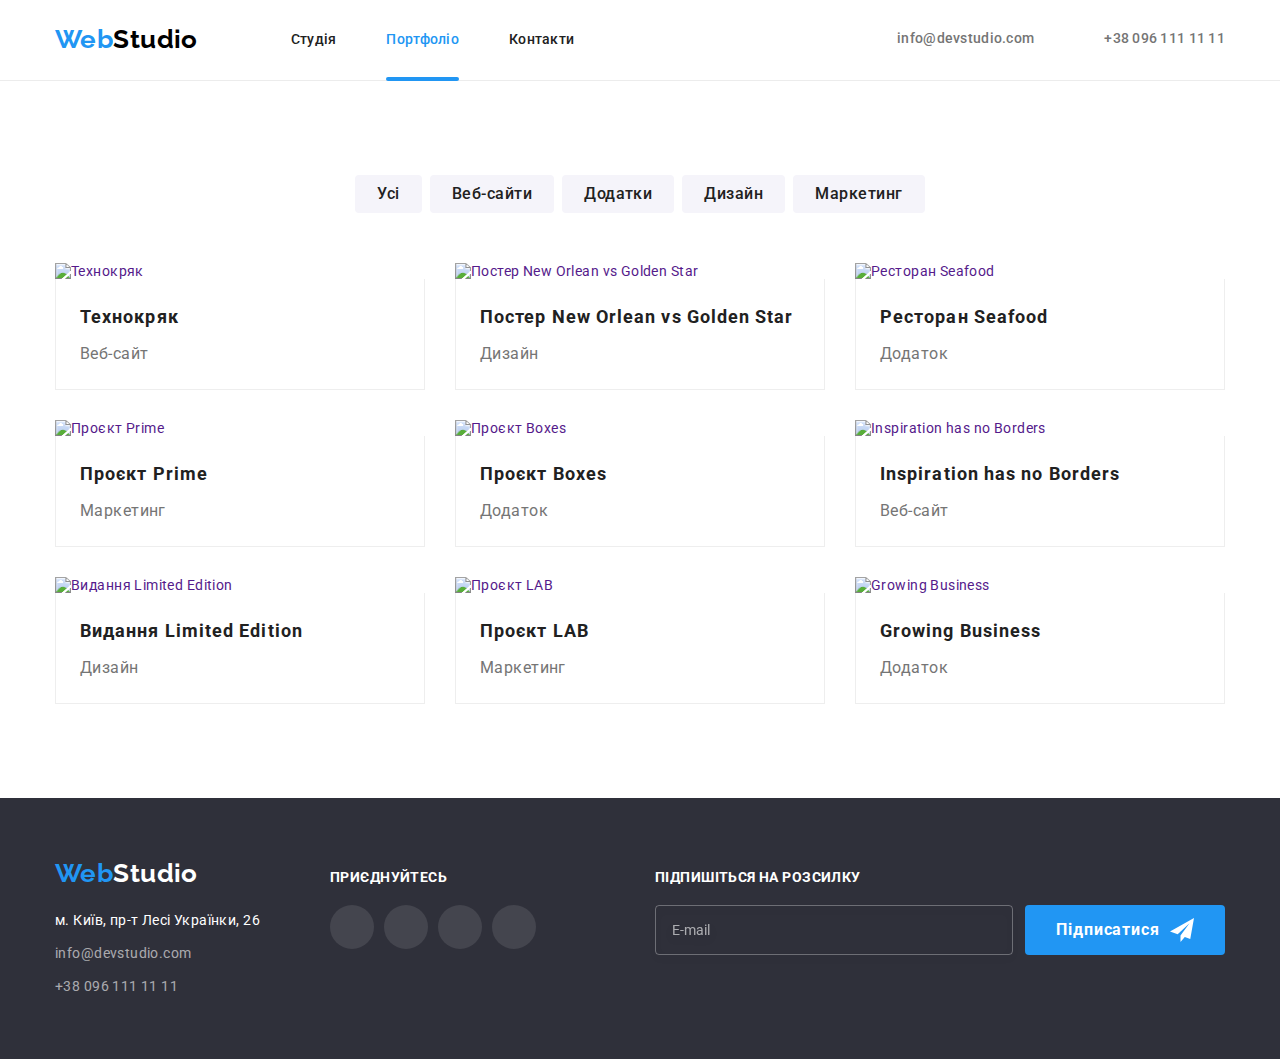
==== commit 26c000e6: "bem-start-sass" ====
--- a/portfolio.html
+++ b/portfolio.html
@@ -21,26 +21,28 @@
 	<header class="header-border">
 		<div class="conteiner add-flex">
 			<nav class="add-flex">
-				<a href="./index.html" class="webstudio">
-					<span>Web</span><span class="logo-studio">Studio</span>
+				<a href="./index.html" class="navigation__logo">
+					<span>Web</span><span class="navigation__logo__text">Studio</span>
 				</a>
-				<ul class="add-flex head-navigation-ul nav-margin">
-					<li><a href="./index.html" class="navigation-menu link ">Студія</a></li>
-					<li class="nav-position"><a href="./portfolio.html"
-							class="navigation-menu link current ">Портфоліо</a>
-					</li>
-					<li><a href="#address" class="navigation-menu ">Контакти</a></li>
+				<ul class="add-flex navigation__indents-menu">
+					<li class="navigation__position"><a href="./index.html" class="navigation__menu link">Студія</a>
+					</li>
+					<li class="navigation__position"><a href="./portfolio.html"
+							class="navigation__menu link current">Портфоліо</a>
+					</li>
+					<li class="navigation__position"><a href="#address" class="navigation__menu ">Контакти</a>
+					</li>
 				</ul>
 			</nav>
-			<ul class="head-navigation add-flex">
+			<ul class="indents-contacts add-flex">
 				<li>
-					<a href="mailto:info@devstudio.com" class="header-contacts ">
-						<svg lang="en" arial-label="mail-icon" class="contacts-icon-mail">
+					<a href="mailto:info@devstudio.com" class="header-contacts">
+						<svg lang="en" arial-label="mail-icon" class="header-contacts__icon-mail">
 							<use href="./images/forsvg/sprites.svg#mail "></use>
 						</svg>info@devstudio.com</a>
 				</li>
 				<li><a href="tel:+380961111111" class="header-contacts">
-						<svg lang="en" arial-label="phone-icon" class="contacts-icon-phone">
+						<svg lang="en" arial-label="phone-icon" class="header-contacts__icon-phone">
 							<use href="./images/forsvg/sprites.svg#smartphone"></use>
 						</svg>+38 096 111 11 11</a></li>
 			</ul>
@@ -52,92 +54,92 @@
 		<section class="section">
 			<div class="conteiner">
 				<h1 class="visually-hidden">Наші проєкти</h1>
-				<ul class="button-flex">
-					<li><button type="button" class="button-text">Усі</button></li>
-					<li><button type="button" class="button-text">Веб-сайти</button></li>
-					<li><button type="button" class="button-text">Додатки</button></li>
-					<li><button type="button" class="button-text">Дизайн</button></li>
-					<li><button type="button" class="button-text">Маркетинг</button></li>
-				</ul>
-				<ul class="project-flex">
-					<li>
-						<a class="project-boxes" href="">
-							<div class="overlay-size">
+				<ul class="button__flex">
+					<li><button type="button" class="button__text">Усі</button></li>
+					<li><button type="button" class="button__text">Веб-сайти</button></li>
+					<li><button type="button" class="button__text">Додатки</button></li>
+					<li><button type="button" class="button__text">Дизайн</button></li>
+					<li><button type="button" class="button__text">Маркетинг</button></li>
+				</ul>
+				<ul class="project">
+					<li>
+						<a class="project__boxes" href="">
+							<div class="overlay__portfolio-position">
 								<img src="./images/potrfolio-projects/tehnokryak-min.png" alt="Технокряк" width="370" />
 								<p class="overlay">Ресурс пропонує комплексні пропозиції з різним рівнем функціоналу та
 									сервісів. Все це дозволить відвідувачу отримати
 									вичерпні відомості про компанію чи приватну особу.</p>
 							</div>
-							<div class="img-text-padding">
-								<h3 class="img-title ">Технокряк</h3>
-								<p class="img-type">Веб-сайт</p>
-							</div>
-						</a>
-					</li>
-					<li>
-						<a class="project-boxes" href="">
-							<div class="overlay-size">
+							<div class="img__text-padding">
+								<h3 class="img__title ">Технокряк</h3>
+								<p class="img__type">Веб-сайт</p>
+							</div>
+						</a>
+					</li>
+					<li>
+						<a class="project__boxes" href="">
+							<div class="overlay__portfolio-position">
 								<img src="./images/potrfolio-projects/poster-min.png"
 									alt="Постер New Orlean vs Golden Star" width="370" />
 								<p class="overlay">Ресурс пропонує комплексні пропозиції з різним рівнем функціоналу та
 									сервісів. Все це дозволить відвідувачу отримати
 									вичерпні відомості про компанію чи приватну особу.</p>
 							</div>
-							<div class="img-text-padding">
-								<h3 class="img-title">Постер New Orlean vs Golden Star</h3>
-								<p class="img-type">Дизайн</p>
-							</div>
-						</a>
-					</li>
-					<li>
-						<a class="project-boxes" href="">
-							<div class="overlay-size">
+							<div class="img__text-padding">
+								<h3 class="img__title">Постер New Orlean vs Golden Star</h3>
+								<p class="img__type">Дизайн</p>
+							</div>
+						</a>
+					</li>
+					<li>
+						<a class="project__boxes" href="">
+							<div class="overlay__portfolio-position">
 								<img src="./images/potrfolio-projects/seefood-min.png" alt="Ресторан Seafood"
 									width="370" />
 								<p class="overlay">Ресурс пропонує комплексні пропозиції з різним рівнем функціоналу та
 									сервісів. Все це дозволить відвідувачу отримати
 									вичерпні відомості про компанію чи приватну особу.</p>
 							</div>
-							<div class="img-text-padding">
-								<h3 class="img-title">Ресторан Seafood</h3>
-								<p class="img-type">Додаток</p>
-							</div>
-						</a>
-					</li>
-					<li>
-						<a class="project-boxes" href="">
-							<div class="overlay-size"><img src="./images/potrfolio-projects/prime-min.png"
-									alt="Проєкт Prime" width="370" />
-
-								<p class="overlay">Ресурс пропонує комплексні пропозиції з різним рівнем функціоналу та
-									сервісів. Все це дозволить відвідувачу отримати
-									вичерпні відомості про компанію чи приватну особу.</p>
-							</div>
-
-							<div class="img-text-padding">
-								<h3 class="img-title">Проєкт Prime</h3>
-								<p class="img-type">Маркетинг</p>
-							</div>
-						</a>
-					</li>
-					<li>
-						<a class="project-boxes" href="">
-							<div class="overlay-size">
+							<div class="img__text-padding">
+								<h3 class="img__title">Ресторан Seafood</h3>
+								<p class="img__type">Додаток</p>
+							</div>
+						</a>
+					</li>
+					<li>
+						<a class="project__boxes" href="">
+							<div class="overlay__portfolio-position"><img
+									src="./images/potrfolio-projects/prime-min.png" alt="Проєкт Prime" width="370" />
+
+								<p class="overlay">Ресурс пропонує комплексні пропозиції з різним рівнем функціоналу та
+									сервісів. Все це дозволить відвідувачу отримати
+									вичерпні відомості про компанію чи приватну особу.</p>
+							</div>
+
+							<div class="img__text-padding">
+								<h3 class="img__title">Проєкт Prime</h3>
+								<p class="img__type">Маркетинг</p>
+							</div>
+						</a>
+					</li>
+					<li>
+						<a class="project__boxes" href="">
+							<div class="overlay__portfolio-position">
 								<img src="./images/potrfolio-projects/boxes-min.png" alt="Проєкт Boxes" width="370" />
 								<p class="overlay">Ресурс пропонує комплексні пропозиції з різним рівнем функціоналу та
 									сервісів. Все це дозволить відвідувачу отримати
 									вичерпні відомості про компанію чи приватну особу.</p>
 							</div>
 
-							<div class="img-text-padding">
-								<h3 class="img-title">Проєкт Boxes</h3>
-								<p class="img-type">Додаток</p>
-							</div>
-						</a>
-					</li>
-					<li>
-						<a class="project-boxes" href="">
-							<div class="overlay-size">
+							<div class="img__text-padding">
+								<h3 class="img__title">Проєкт Boxes</h3>
+								<p class="img__type">Додаток</p>
+							</div>
+						</a>
+					</li>
+					<li>
+						<a class="project__boxes" href="">
+							<div class="overlay__portfolio-position">
 								<img src="./images/potrfolio-projects/inspiration-min.png"
 									alt="Inspiration has no Borders" width="370" />
 								<p class="overlay">Ресурс пропонує комплексні пропозиції з різним рівнем функціоналу та
@@ -145,15 +147,15 @@
 									вичерпні відомості про компанію чи приватну особу.</p>
 							</div>
 
-							<div class="img-text-padding">
-								<h3 class="img-title">Inspiration has no Borders</h3>
-								<p class="img-type">Веб-сайт</p>
-							</div>
-						</a>
-					</li>
-					<li>
-						<a class="project-boxes" href="">
-							<div class="overlay-size">
+							<div class="img__text-padding">
+								<h3 class="img__title">Inspiration has no Borders</h3>
+								<p class="img__type">Веб-сайт</p>
+							</div>
+						</a>
+					</li>
+					<li>
+						<a class="project__boxes" href="">
+							<div class="overlay__portfolio-position">
 								<img src="./images/potrfolio-projects/limited-idition-min.png"
 									alt="Видання Limited Edition" width="370" />
 								<p class="overlay">Ресурс пропонує комплексні пропозиції з різним рівнем функціоналу та
@@ -161,30 +163,30 @@
 									вичерпні відомості про компанію чи приватну особу.</p>
 							</div>
 
-							<div class="img-text-padding">
-								<h3 class="img-title">Видання Limited Edition</h3>
-								<p class="img-type">Дизайн</p>
-							</div>
-						</a>
-					</li>
-					<li>
-						<a class="project-boxes" href="">
-							<div class="overlay-size">
+							<div class="img__text-padding">
+								<h3 class="img__title">Видання Limited Edition</h3>
+								<p class="img__type">Дизайн</p>
+							</div>
+						</a>
+					</li>
+					<li>
+						<a class="project__boxes" href="">
+							<div class="overlay__portfolio-position">
 								<img src="./images/potrfolio-projects/lab-min.png" alt="Проєкт LAB" width="370" />
 								<p class="overlay">Ресурс пропонує комплексні пропозиції з різним рівнем функціоналу та
 									сервісів. Все це дозволить відвідувачу отримати
 									вичерпні відомості про компанію чи приватну особу.</p>
 							</div>
 
-							<div class="img-text-padding">
-								<h3 class="img-title">Проєкт LAB</h3>
-								<p class="img-type">Маркетинг</p>
-							</div>
-						</a>
-					</li>
-					<li>
-						<a class="project-boxes" href="">
-							<div class="overlay-size">
+							<div class="img__text-padding">
+								<h3 class="img__title">Проєкт LAB</h3>
+								<p class="img__type">Маркетинг</p>
+							</div>
+						</a>
+					</li>
+					<li>
+						<a class="project__boxes" href="">
+							<div class="overlay__portfolio-position">
 								<img src="./images/potrfolio-projects/growing-business-min.png" alt="Growing Business"
 									width="370" />
 								<p class="overlay">Ресурс пропонує комплексні пропозиції з різним рівнем функціоналу та
@@ -192,9 +194,9 @@
 									вичерпні відомості про компанію чи приватну особу.</p>
 							</div>
 
-							<div class="img-text-padding">
-								<h3 class="img-title">Growing Business</h3>
-								<p class="img-type">Додаток</p>
+							<div class="img__text-padding">
+								<h3 class="img__title">Growing Business</h3>
+								<p class="img__type">Додаток</p>
 							</div>
 						</a>
 					</li>
@@ -206,58 +208,59 @@
 	</main>
 	<!-- FOOTER -->
 	<footer class="footer">
-		<div class="conteiner join-margin">
-			<div class="join-margin-logo">
-				<a href="./index.html" class="webstudio-footer"><span>Web</span><span
-						class="logo-studio-footer">Studio</span>
+		<div class="conteiner join__location">
+			<div class="join__logo-margin">
+				<a href="./index.html" class="footer__logo"><span>Web</span><span
+						class="footer__logo-studio">Studio</span>
 				</a>
 				<address id="address" class="address">
 					<ul>
-						<li class="address-item">
+						<li class="address__item">
 							<a href="https://goo.gl/maps/1acc4kmXGSqG6fYH6" rel="noopener norefferrer nofollow"
-								target="_blank" class="address-ave">
+								target="_blank" class="address__ave">
 								м. Київ, пр-т Лесі Українки, 26
 							</a>
 						</li>
-						<li class="address-item"><a href="mailto:info@devstudio.com"
-								class="mail-footer footer-contacts">info@devstudio.com</a>
+						<li class="address__item"><a href="mailto:info@devstudio.com"
+								class="footer__mail footer__contacts ">info@devstudio.com</a>
 						</li>
-						<li class="address-item"><a href="tel:+380961111111" class="phone-footer footer-contacts">+38
+						<li class="address__item"><a href="tel:+380961111111"
+								class="footer__phone footer__contacts ">+38
 								096
 								111 11 11</a></li>
 					</ul>
 				</address>
 			</div>
 			<div>
-				<p class="join-title">приєднуйтесь</p>
-				<ul class="add-flex-join">
-					<li>
-						<a href="" class="add-flex-join-box">
-							<svg lang="en" arial-label="instagram" class="join-social-link-box">
+				<p class="join__title">приєднуйтесь</p>
+				<ul class="join__add-flex">
+					<li>
+						<a href="" class="join__box__add-flex">
+							<svg lang="en" arial-label="instagram" class="join__social-link-box">
 								<use href="./images/forsvg/sprites.svg#instagram" width="20px" height="20px">
 								</use>
 							</svg>
 						</a>
 					</li>
 					<li>
-						<a href="" class="add-flex-join-box">
-							<svg lang="en" arial-label="facebook" class="join-social-link-box">
+						<a href="" class="join__box__add-flex">
+							<svg lang="en" arial-label="facebook" class="join__social-link-box">
 								<use href="./images/forsvg/sprites.svg#facebook" width="20px" height="20px">
 								</use>
 							</svg>
 						</a>
 					</li>
 					<li>
-						<a href="" class="add-flex-join-box">
-							<svg lang="en" arial-label="twitter" class="join-social-link-box">
+						<a href="" class="join__box__add-flex">
+							<svg lang="en" arial-label="twitter" class="join__social-link-box">
 								<use href="./images/forsvg/sprites.svg#twitter" width="20px" height="20px">
 								</use>
 							</svg>
 						</a>
 					</li>
 					<li>
-						<a href="" class="add-flex-join-box">
-							<svg lang="en" arial-label="linkedin" class="join-social-link-box">
+						<a href="" class="join__box__add-flex">
+							<svg lang="en" arial-label="linkedin" class="join__social-link-box">
 								<use href="./images/forsvg/sprites.svg#linkedin" width="20px" height="20px">
 								</use>
 							</svg>
@@ -265,16 +268,16 @@
 					</li>
 				</ul>
 			</div>
-			<div class="subscribe-marg">
-				<p class="join-title">Підпишіться на розсилку</p>
-				<form class="add-flex-subscribe">
+			<div class="subscribe">
+				<p class="join__title">Підпишіться на розсилку</p>
+				<form class="subscribe__add-flex">
 					<label>
-						<input type="email" class="add-flex-subscribe-box" required name="user_email"
+						<input type="email" class="subscribe__box-add-flex" required name="user_email"
 							placeholder="E-mail">
 					</label>
 					<label>
-						<button type="submit" class="modal-form-button-submit-subscribe">Підписатися<svg
-								class="modal-form-subscribe-tg">
+						<button type="submit" class="subscribe__button-submit__modal-form">Підписатися<svg
+								class="subscribe__modal-form-icon-tg">
 								<use href="./images/forsvg/icons.svg#icon-tg"></use>
 							</svg></button>
 						</svg>
--- a/css/styles.css
+++ b/css/styles.css
@@ -52,6 +52,19 @@
 a {
 	text-decoration: none;
 }
+.visually-hidden {
+	position: absolute;
+	white-space: nowrap;
+	width: 1px;
+	height: 1px;
+	overflow: hidden;
+	border: 0;
+	padding: 0;
+	clip: rect(0 0 0 0);
+	clip-path: inset(50%);
+	margin: -1px;
+}
+
 .conteiner {
 	width: 1200px;
 	margin-left: auto;
@@ -64,11 +77,22 @@
 	padding-bottom: 94px;
 }
 
+.title {
+	font-weight: 700;
+	font-size: 36px;
+	line-height: 1.16;
+	color: var(--mainbody-color);
+	margin-bottom: 50px;
+	text-align: center;
+}
+
 /*((((((((((((((((((((((( Header styles ))))))))))))))))))))))))))*/
 
+/* ((((((((((((((((((((((((( NAVIGATION ))))))))))))))))))))))))) */
+
 /* (((((((((((((((((((((( LOGO ))))))))))))))))))))))))) */
 
-.webstudio {
+.navigation__logo {
 	font-family: var(--logo-font);
 	font-size: 26px;
 	font-weight: 700;
@@ -81,17 +105,16 @@
 	padding-bottom: 25px;
 }
 
-.logo-studio {
+.navigation__logo__text {
 	color: var(--logo-studio-color);
 	background: var(--white-bg-color);
 }
 
-/* ((((((((((((((((((((((((( NAVIGATION ))))))))))))))))))))))))) */
-.nav-position {
+.navigation__position {
 	position: relative;
 }
 
-.navigation-menu {
+.navigation__menu {
 	font-weight: 500;
 	line-height: 1.14;
 	letter-spacing: 0.02em;
@@ -102,15 +125,15 @@
 	transition: color 250ms cubic-bezier(0.4, 0, 0.2, 1) 0ms;
 }
 
-.navigation-menu:hover,
-.navigation-menu:focus {
+.navigation__menu:hover,
+.navigation__menu:focus {
 	color: var(--for-button-logo-color);
 }
 
 .current {
 	color: var(--for-button-logo-color);
 }
-.navigation-menu.current::after {
+.navigation__menu.current::after {
 	display: block;
 	content: "";
 	position: absolute;
@@ -125,19 +148,18 @@
 .add-flex {
 	display: flex;
 	align-items: center;
-}
-.head-navigation {
+	justify-content: center;
+}
+
+.navigation__indents-menu {
+	margin-left: 93px;
+	gap: 50px;
+}
+
+.indents-contacts {
 	margin-left: auto;
 	gap: 50px;
 }
-.head-navigtion-ul {
-	justify-content: center;
-}
-.nav-margin {
-	margin-left: 93px;
-	gap: 50px;
-}
-
 /* ((((((((((((((((((((( MAIL+PHONE ))))))))))))))))))) */
 
 .header-contacts {
@@ -153,14 +175,14 @@
 	transition: color 250ms cubic-bezier(0.4, 0, 0.2, 1) 0ms;
 }
 
-.contacts-icon-mail {
+.header-contacts__icon-mail {
 	margin-right: 10px;
 	width: 16px;
 	height: 12px;
 	fill: currentColor;
 }
 
-.contacts-icon-phone {
+.header-contacts__icon-phone {
 	margin-right: 10px;
 	width: 10px;
 	height: 16px;
@@ -187,9 +209,9 @@
 	background-repeat: no-repeat;
 	max-width: 1600px;
 	max-height: 600px;
-	margin: 0 auto;
-}
-.main-hat-title {
+	margin: auto;
+}
+.main-hat__title {
 	font-weight: 900;
 	font-size: 44px;
 	line-height: 1.36;
@@ -197,7 +219,7 @@
 	text-transform: uppercase;
 	color: var(--white-bg-color);
 	margin-bottom: 30px;
-	width: calc(100% / 1.78);
+	width: calc(100% / 1.68);
 	/* calc(100%-56.5%); */
 	margin-left: auto;
 	margin-right: auto;
@@ -210,7 +232,7 @@
 	border: none;
 }
 
-.main-button-text {
+.main-button__text {
 	font-family: inherit;
 	font-weight: 700;
 	font-size: 16px;
@@ -221,20 +243,8 @@
 }
 
 /* (((((((((((((((((((((((( Our Features )))))))))))))))))))))))))))) */
-.visually-hidden {
-	position: absolute;
-	white-space: nowrap;
-	width: 1px;
-	height: 1px;
-	overflow: hidden;
-	border: 0;
-	padding: 0;
-	clip: rect(0 0 0 0);
-	clip-path: inset(50%);
-	margin: -1px;
-}
-
-.our-features-title {
+
+.our-features__title {
 	font-weight: 700;
 	line-height: 1.14;
 	text-transform: uppercase;
@@ -242,17 +252,17 @@
 	font-size: 14px;
 	margin-bottom: 10px;
 }
-.our-features-title-text {
+.our-features__title-text {
 	line-height: 1.71;
 	color: var(--secondary-text-color);
 }
-.our-features-flex {
+.our-features {
 	display: flex;
 	gap: 30px;
 }
 /* ((((((((((((((our-features-icons))))))))))))))))))))) */
 
-.our-features-icon-box {
+.our-features__icon-box {
 	display: block;
 	width: 270px;
 	height: 120px;
@@ -260,14 +270,14 @@
 	border-radius: 4px;
 	margin-bottom: 30px;
 }
-.our-features-icon {
+.our-features__icon {
 	width: 70px;
 	height: 70px;
 	margin: 25px 100px 25px 100px;
 }
 
 /* (((((((((((((((((((((((( WHAT WE DO )))))))))))))))))))))*/
-.what-we-do-title {
+.title {
 	font-weight: 700;
 	font-size: 36px;
 	line-height: 1.16;
@@ -283,16 +293,8 @@
 .team {
 	background: var(--back-for-button-card-color);
 }
-.team-title {
-	font-weight: 700;
-	font-size: 36px;
-	line-height: 1.16;
-	color: var(--mainbody-color);
-	margin-bottom: 50px;
-	text-align: center;
-}
-
-.team-co-wockers-box {
+
+.team__co-wockers-box {
 	background: var(--white-bg-color);
 	box-shadow: 0px 1px 3px rgba(0, 0, 0, 0.12),
 		0px 1px 1px rgba(0, 0, 0, 0.14),
@@ -300,7 +302,7 @@
 	border-radius: 0px 0px 4px 4px;
 }
 
-.team-co-wockers-name {
+.team__co-wockers-name {
 	font-weight: 500;
 	font-size: 16px;
 	line-height: 1.19;
@@ -308,25 +310,25 @@
 	text-align: center;
 	margin-bottom: 10px;
 }
-.team-speciality {
+.team__speciality {
 	font-size: 16px;
 	line-height: 1.19;
 	color: var(--secondary-text-color);
 	text-align: center;
 }
-.team-text-padding {
+.team__text-padding {
 	padding-top: 30px;
 	padding-bottom: 30px;
 }
 
 /* ((((((((((((((((((((((((((( TEAM - SOCIAL LINKS )))))))))))))))))))))))))) */
-.add-flex-team {
+.team__add-flex {
 	display: flex;
 	justify-content: center;
 	margin-top: 16px;
 	gap: 10px;
 }
-.add-flex-team-box {
+.team__add-flex__box {
 	display: flex;
 	align-items: center;
 	justify-content: center;
@@ -339,12 +341,12 @@
 		color 250ms cubic-bezier(0.4, 0, 0.2, 1) 0ms;
 }
 
-.add-flex-team-box:hover,
-.add-flex-team-box:focus {
+.team__add-flex__box:hover,
+.team__add-flex__box:focus {
 	background-color: var(--hover-focus-icons-active-color);
 	color: var(--white-bg-color);
 }
-.team-social-link-box {
+.team__social-link__box {
 	width: 20px;
 	height: 20px;
 	fill: currentColor;
@@ -352,7 +354,7 @@
 
 /* ((((((((((((((((((((((((((((((((( PARTNERS )))))))))))))))))))))))) */
 
-.partners-company-link {
+.partners-company__link {
 	display: flex;
 	align-items: center;
 	justify-content: center;
@@ -364,12 +366,12 @@
 	transition: color 250ms cubic-bezier(0.4, 0, 0.2, 1) 0ms;
 }
 
-.partners-company-link:hover,
-.partners-company-link:focus {
+.partners-company__link:hover,
+.partners-company__link:focus {
 	color: var(--hover-focus-icons-active-color);
 }
 
-.partners-company-link-icon {
+.partners-company__link-icon {
 	width: 106px;
 	height: 60px;
 	fill: currentColor;
@@ -383,7 +385,7 @@
 	background: var(--backgraound-main-footer-color);
 	align-items: baseline;
 }
-.webstudio-footer {
+.footer__logo {
 	font-family: var(--logo-font);
 	font-size: 26px;
 	font-weight: 700;
@@ -392,7 +394,7 @@
 	color: var(--for-button-logo-color);
 	cursor: pointer;
 }
-.logo-studio-footer {
+.footer__logo-studio {
 	color: var(--white-bg-color);
 	background-color: var(--backgraound-main-footer-color);
 	margin-bottom: 20px;
@@ -402,40 +404,40 @@
 	margin-top: 20px;
 }
 
-.address-ave {
+.address__ave {
 	line-height: 1.71;
 	color: var(--white-bg-color);
 }
-.address-item:not(:last-child) {
+.address__item:not(:last-child) {
 	margin-bottom: 9px;
 }
 
-.footer-contacts:hover,
-.footer-contacts:focus {
+.footer__contacts:hover,
+.footer__contacts:focus {
 	color: var(--for-button-logo-color);
 }
 
-.mail-footer {
+.footer__mail {
 	line-height: 1.71;
 	color: rgba(255, 255, 255, 0.6);
 	transition: color 250ms cubic-bezier(0.4, 0, 0.2, 1) 0ms;
 }
-.phone-footer {
+.footer__phone {
 	line-height: 1.71;
 	color: rgba(255, 255, 255, 0.6);
 	transition: color 250ms cubic-bezier(0.4, 0, 0.2, 1) 0ms;
 }
 
 /* ((((((((((((((((((((((((((((( JOIN ))))))))))))))))))))))))*/
-.join-margin {
+.join__location {
 	display: flex;
 	align-items: baseline;
 }
 
-.join-margin-logo {
+.join__logo-margin {
 	margin-right: 70px;
 }
-.join-title {
+.join__title {
 	font-weight: 700;
 	font-size: 14px;
 	line-height: 1.16;
@@ -444,11 +446,11 @@
 	text-transform: uppercase;
 	margin-bottom: 20px;
 }
-.add-flex-join {
+.join__add-flex {
 	display: flex;
 	gap: 10px;
 }
-.add-flex-join-box {
+.join__box__add-flex {
 	display: flex;
 	align-items: center;
 	justify-content: center;
@@ -461,31 +463,29 @@
 		cubic-bezier(0.4, 0, 0.2, 1) 0ms;
 }
 
-.add-flex-join-box:hover,
-.add-flex-join-box:focus {
+.join__box__add-flex:hover,
+.join__box__add-flex:focus {
 	background-color: var(--hover-focus-icons-active-color);
 	color: var(--white-bg-color);
 }
-.join-social-link-box {
+.join__social-link-box {
 	width: 20px;
 	height: 20px;
 	fill: var(--white-bg-color);
 }
 /* (((((((((((((((((((((( SUBSCRIBE )))))))))))))))))))))) */
 
-.subscribe-marg {
-	margin-left: 93px;
-	width: 570px;
-	height: 86px;
-}
-
-.add-flex-subscribe {
+.subscribe {
+	margin-left: auto;
+}
+
+.subscribe__add-flex {
 	display: flex;
 	gap: 12px;
 }
-.add-flex-subscribe-box {
+.subscribe__box-add-flex {
 	width: 358px;
-	height: 40px;
+	height: 50px;
 	background-color: inherit;
 	border: 1px solid rgba(255, 255, 255, 0.3);
 	filter: drop-shadow(0px 4px 4px rgba(0, 0, 0, 0.15));
@@ -494,15 +494,15 @@
 	cursor: pointer;
 	color: var(--white-bg-color);
 }
-.add-flex-subscribe-box::placeholder {
+.subscribe__box-add-flex::placeholder {
 	color: #ffffff99;
 }
-.modal-form-button-submit-subscribe {
+.subscribe__button-submit__modal-form {
 	display: inline-flex;
 	justify-content: center;
 	align-items: center;
 	gap: 10px;
-	height: 40px;
+	height: 50px;
 	width: 200px;
 	font-family: inherit;
 	font-weight: 700;
@@ -518,8 +518,8 @@
 			cubic-bezier(0.4, 0, 0.2, 1) 0ms,
 		box-shadow 250ms cubic-bezier(0.4, 0, 0.2, 1) 0ms;
 }
-.modal-form-button-submit-subscribe:hover,
-.modal-form-button-submit-subscribe:focus {
+.subscribe__button-submit__modal-form:hover,
+.subscribe__button-submit__modal-form:focus {
 	background-color: var(--hover-focus-icons-active-color);
 	box-shadow: 0px 3px 1px rgba(0, 0, 0, 0.1),
 		0px 1px 2px rgba(0, 0, 0, 0.08),
@@ -527,7 +527,7 @@
 	border-radius: 4px;
 }
 
-.modal-form-subscribe-tg {
+.subscribe__modal-form-icon-tg {
 	width: 24px;
 	height: 24px;
 	transition: fill 250ms cubic-bezier(0.4, 0, 0.2, 1) 0ms;
@@ -535,12 +535,6 @@
 	fill: #fff;
 }
 
-.subscribe-social-link-box {
-	width: 20px;
-	height: 20px;
-	fill: var(--white-bg-color);
-}
-
 /* (((((((((((((((((((( PORTFOLIO-body )))))))))))))))))))))*/
 
 .header-border {
@@ -548,7 +542,7 @@
 }
 
 /* (((((((((((((((((((( BUTTON ))))))))))))))))))))))))) */
-.button-text {
+.button__text {
 	font-family: inherit;
 	font-weight: 500;
 	font-size: 16px;
@@ -567,8 +561,8 @@
 		color 250ms cubic-bezier(0.4, 0, 0.2, 1) 0ms;
 }
 
-.button-text:hover,
-.button-text:focus {
+.button__text:hover,
+.button__text:focus {
 	background-color: var(--for-button-logo-color);
 	color: var(--white-bg-color);
 	box-shadow: 0px 3px 1px rgba(0, 0, 0, 0.1),
@@ -576,24 +570,29 @@
 		0px 2px 2px rgba(0, 0, 0, 0.12);
 	border-radius: 4px;
 }
-.button-flex {
+.button__flex {
 	display: flex;
 	justify-content: center;
 	margin-bottom: 50px;
 	gap: 8px;
 }
-.button-flex:last-child {
+.button__flex:last-child {
 	margin-right: 0;
 }
 
 /* ((((((((((((((((((((((( PROJECT BOXES ))))))))))))))))) */
 
-.project-flex {
+.project {
 	display: flex;
 	flex-wrap: wrap;
 	gap: 30px;
 }
-.img-title {
+.project__boxes {
+	display: block;
+	transition: box-shadow 250ms cubic-bezier(0.4, 0, 0.2, 1)
+		0ms;
+}
+.img__title {
 	font-weight: 700;
 	font-size: 18px;
 	line-height: 2;
@@ -601,36 +600,31 @@
 	color: var(--mainbody-color);
 	margin-bottom: 4px;
 }
-.img-type {
+.img__type {
 	font-size: 16px;
 	line-height: 1.88;
 	color: var(--secondary-text-color);
 }
-.img-text-padding {
+.img__text-padding {
 	padding: 20px 24px 20px 24px;
 	border: 1px solid var(--project-boxborder-color);
 	border-top: none;
 }
-.project-boxes {
-	display: block;
-	transition: box-shadow 250ms cubic-bezier(0.4, 0, 0.2, 1)
-		0ms;
-}
-
-.project-boxes:hover,
-.project-boxes:focus {
+
+.project__boxes:hover,
+.project__boxes:focus {
 	box-shadow: 0px 1px 1px rgba(0, 0, 0, 0.12),
 		0px 4px 4px rgba(0, 0, 0, 0.06),
 		1px 4px 6px rgba(0, 0, 0, 0.16);
 }
 /* ((((((((((((((((((((((((((( OVERLAY STUDIO ))))))))))))))))))))))))))))))) */
-.main-overlay-text {
+.overlay__what-we-do-text {
 	font-weight: 700;
 	line-height: 1.14;
 	text-transform: uppercase;
 	color: var(--white-bg-color);
 }
-.main-what-we-do-overlay {
+.overlay__what-we-do {
 	position: absolute;
 	display: flex;
 	align-items: center;
@@ -642,7 +636,7 @@
 }
 
 /* ((((((((((((((((((((((((((( OVERLAY-PORTFOLIO)))))))))))))))))))))))))))))))) */
-.overlay-size {
+.overlay__portfolio-position {
 	position: relative;
 	overflow: hidden;
 }
@@ -666,8 +660,8 @@
 	transform: translateY(101%);
 	transition: transform 250ms linear;
 }
-.project-boxes:hover .overlay,
-.project-boxes:focus .overlay {
+.project__boxes:hover .overlay,
+.project__boxes:focus .overlay {
 	transform: translateY(0%);
 }
 
@@ -700,7 +694,7 @@
 	padding: 40px;
 }
 
-.modal-close-button {
+.modal__close-button {
 	height: 30px;
 	width: 30px;
 	background: var(--white-bg-color);
@@ -714,15 +708,16 @@
 	align-items: center;
 	justify-content: center;
 	cursor: pointer;
-}
-.modal-close-button:hover,
-.modal-close-button:focus {
+	transition: fill 250ms cubic-bezier(0.4, 0, 0.2, 1) 0ms;
+}
+.modal__close-button:hover,
+.modal__close-button:focus {
 	fill: var(--hover-focus-icons-active-color);
 }
 
 /* (((((((((((((((((((((((((( FORM-BACKDROP )))))))))))))))))))))))))))))) */
 
-.backdrop-form-title {
+.backdrop__form-title {
 	font-weight: 700;
 	font-size: 20px;
 	line-height: 1.16;
@@ -730,23 +725,27 @@
 	text-align: center;
 	margin-bottom: 12px;
 }
-.modal-form {
+.modal__form {
 	display: flex;
 	flex-direction: column;
 }
-.modal-form-lable {
+.modal__form__lable {
 	margin-bottom: 10px;
 }
-.modal-form-input {
+.modal__form__lable-comment {
+	margin-bottom: 20px;
+}
+.modal__form__input {
 	width: 100%;
 	height: 40px;
 	border: 1px solid rgba(33, 33, 33, 0.2);
 	border-radius: 4px;
 	padding-left: 42px;
-
-	cursor: pointer;
-}
-.modal-form-title-name {
+	transition: border-color 250ms
+		cubic-bezier(0.4, 0, 0.2, 1) 0ms;
+	cursor: pointer;
+}
+.modal__form__title-name {
 	display: block;
 	font-size: 12px;
 	line-height: 1.16;
@@ -754,11 +753,11 @@
 	color: var(--secondary-text-color);
 	margin-bottom: 4px;
 }
-.modal-form-input-icons {
+.modal__form__input-icons {
 	position: relative;
 	display: block;
 }
-.modal-form-message {
+.modal__form__message {
 	width: 100%;
 	height: 120px;
 	border: 1px solid rgba(33, 33, 33, 0.2);
@@ -769,12 +768,14 @@
 	line-height: 1.16;
 	letter-spacing: 0.01em;
 	resize: none;
-}
-
-.modal-form-message::placeholder {
+	transition: border-color 250ms
+		cubic-bezier(0.4, 0, 0.2, 1) 0ms;
+}
+
+.modal__form__message::placeholder {
 	color: #75757580;
 }
-.modal-form-icons {
+.modal__form__icons {
 	position: absolute;
 	top: 50%;
 	left: 0;
@@ -785,28 +786,29 @@
 	cursor: pointer;
 }
 
-.modal-form-input:focus + .modal-form-icons {
+.modal__form__input:focus + .modal__form__icons,
+.modal__form__input:hover + .modal__form__icons {
 	fill: var(--hover-focus-icons-active-color);
 }
-.modal-form-input:focus,
-.modal-form-message:focus {
+.modal__form__input:focus,
+.modal__form__input:hover,
+.modal__form__message:focus,
+.modal__form__message:hover {
 	border: 1px solid #2196f3;
 	outline: none;
-	transition: border-color 250ms
-		cubic-bezier(0.4, 0, 0.2, 1) 0ms;
-}
-
-.modal-form-check-box-lable {
+}
+
+.modal__form__check-box-lable {
 	display: flex;
 	align-items: center;
 	justify-content: center;
 	margin-bottom: 30px;
 }
-.modal-form-check-input {
+.modal__form__check-input {
 	position: absolute;
 	appearance: none;
 }
-.modal-form-check-box-icons {
+.modal__form__check-box-icons {
 	height: 15px;
 	width: 16px;
 	border: 1px solid rgba(0, 0, 0, 0.5);
@@ -820,13 +822,13 @@
 .inside-check-box-icon {
 	fill: #ffffff;
 }
-.modal-form-check-input:checked
-	+ .modal-form-check-box-icons {
+.modal__form__check-input:checked
+	+ .modal__form__check-box-icons {
 	background: var(--for-button-logo-color);
 	border-color: var(--for-button-logo-color);
 }
-.modal-form-check-input:checked
-	+ .modal-form-check-box-icons
+.modal__form__check-input:checked
+	+ .modal__form__check-box-icons
 	.check-box-icon {
 	display: block;
 }
@@ -835,13 +837,13 @@
 	letter-spacing: 0.03em;
 	color: #757575;
 }
-.modal-form-check-box-link {
+.modal__form__check-box-link {
 	color: var(--for-button-logo-color);
 	border-bottom: 1px solid var(--for-button-logo-color);
 }
 
-.modal-form-check-input:focus
-	+ .modal-form-check-box-icons {
+.modal__form__check-input:focus
+	+ .modal__form__check-box-icons {
 	border: 2px solid #000;
 	transition: border-color 250ms
 		cubic-bezier(0.4, 0, 0.2, 1) 0ms;
@@ -849,7 +851,7 @@
 
 /* ((((((((((((((((((((((((((((((BUTTON-SUBMIT)))))))))))))))))))))))))))))))) */
 
-.modal-form-button-submit {
+.modal__form__button-submit {
 	width: 200px;
 	height: 50px;
 	margin: auto;
@@ -861,7 +863,6 @@
 	color: var(--white-bg-color);
 	letter-spacing: 0.03em;
 	border-radius: 4px;
-	margin-bottom: 40px;
 	cursor: pointer;
 	background-color: var(--for-button-logo-color);
 	border: none;
@@ -871,8 +872,8 @@
 		box-shadow 250ms cubic-bezier(0.4, 0, 0.2, 1) 0ms;
 }
 
-.modal-form-button-submit:hover,
-.modal-form-button-submit:focus {
+.modal__form__button-submit:hover,
+.modal__form__button-submit:focus {
 	background-color: var(--hover-focus-icons-active-color);
 	box-shadow: 0px 3px 1px rgba(0, 0, 0, 0.1),
 		0px 1px 2px rgba(0, 0, 0, 0.08),
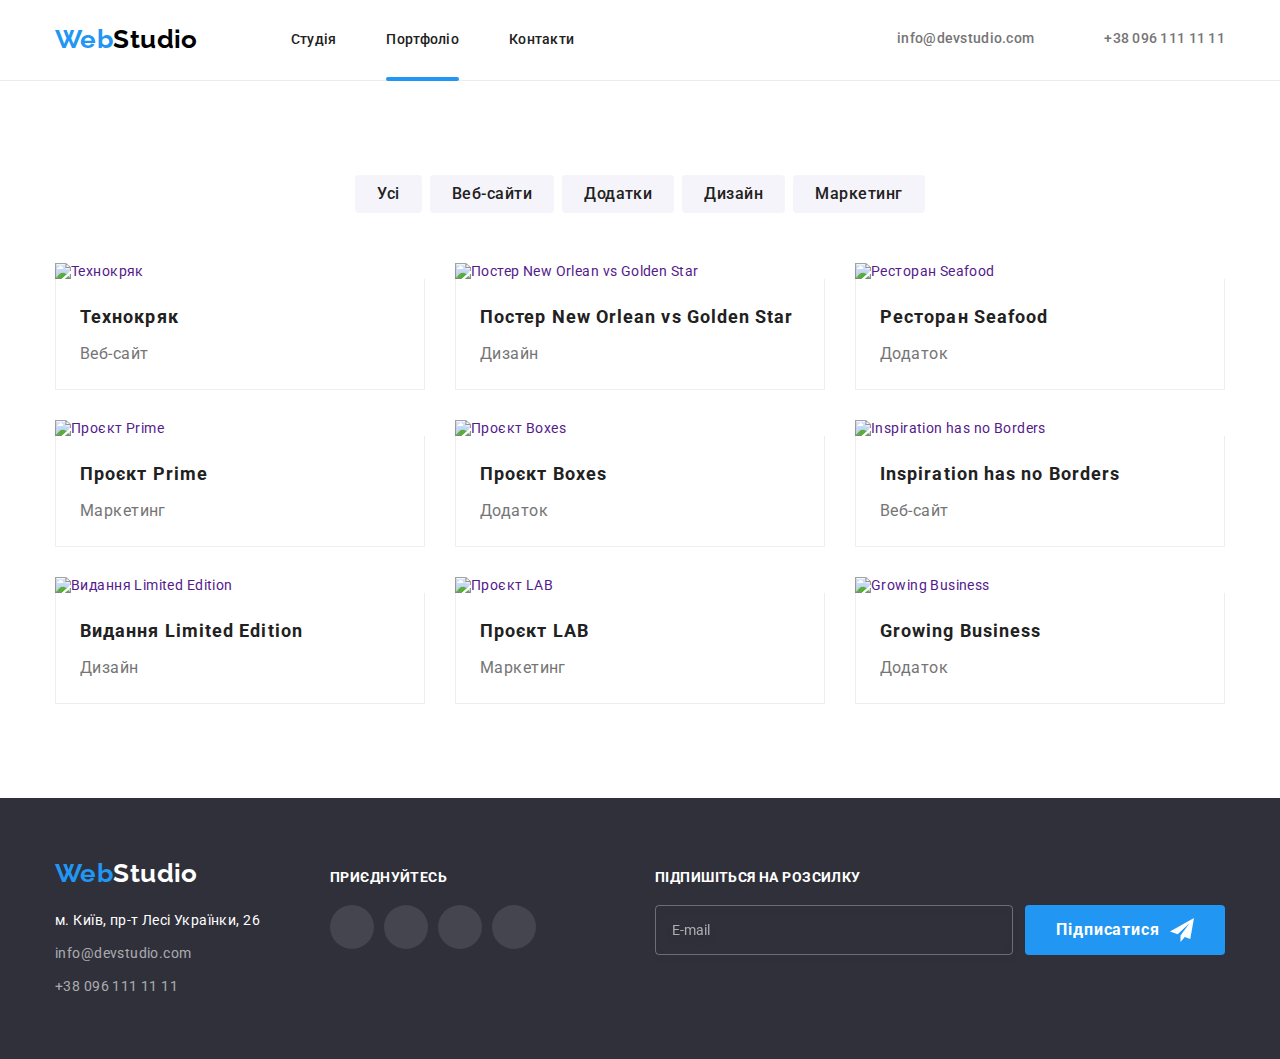
==== commit 9337bd43: "hw7" ====
--- a/portfolio.html
+++ b/portfolio.html
@@ -12,7 +12,7 @@
 		href="https://fonts.googleapis.com/css2?family=Oleo+Script&family=Raleway:wght@700&family=Roboto:wght@400;500;700;900&display=swap"
 		rel="stylesheet" />
 	<link rel="stylesheet" href="https://cdn.jsdelivr.net/npm/modern-normalize@1.1.0/modern-normalize.min.css">
-	<link rel="stylesheet" href="./css/styles.css" />
+	<link rel="stylesheet" href="./css/main.min.css">
 </head>
 <!-- BODY  -->
 
--- a/css/main.min.css
+++ b/css/main.min.css
@@ -0,0 +1 @@
+.visually-hidden{position:absolute;white-space:nowrap;width:1px;height:1px;overflow:hidden;border:0;padding:0;clip:rect(0 0 0 0);clip-path:inset(50%);margin:-1px}body{font-family:"Roboto",sans-serif;letter-spacing:.03em;font-size:14px;background:#fff;color:#212121}h1,h2,h3,h4,p{margin-top:0;margin-bottom:0}ul,ol{margin-top:0;margin-bottom:0;padding-left:0}ul,li{list-style:none}img{display:block}a{text-decoration:none}.conteiner{width:1200px;margin-left:auto;margin-right:auto;padding-left:15px;padding-right:15px}.section{padding-top:94px;padding-bottom:94px}.title{font-weight:700;font-size:36px;line-height:1.16;color:#212121;margin-bottom:50px;text-align:center}.add-flex{display:flex;align-items:center;justify-content:center}.overlay__what-we-do-text{font-weight:700;line-height:1.14;text-transform:uppercase;color:#fff}.overlay__what-we-do{position:absolute;display:flex;align-items:center;justify-content:center;height:70px;width:100%;bottom:0%;background-color:rgba(47,48,58,.8)}.overlay__portfolio-position{position:relative;overflow:hidden}.overlay{position:absolute;display:flex;align-items:center;justify-content:center;height:100%;width:100%;top:0;left:0;background-color:rgba(33,150,243,.9019607843);color:#fff;padding:10px;font-family:inherit;font-size:18px;line-height:1.56;overflow:auto;transform:translateY(101%);transition:transform 250ms linear}.project__boxes:hover .overlay,.project__boxes:focus .overlay{transform:translateY(0%)}.backdrop{position:fixed;top:0;left:0;z-index:100;width:100%;height:100%;background:rgba(0,0,0,.2);transition:visibility 250ms linear,opacity 250ms linear}.backdrop.is-hidden{visibility:hidden;opacity:0;pointer-events:none}.modal{position:absolute;top:50%;left:50%;transform:translate(-50%, -50%);width:528px;height:581px;background:#fff;padding:40px}.modal__close-button{height:30px;width:30px;background:#fff;border-radius:50%;border:1px solid rgba(0,0,0,.1);padding:0%;top:8px;right:8px;position:absolute;display:flex;align-items:center;justify-content:center;cursor:pointer;transition:fill 250ms cubic-bezier(0.4, 0, 0.2, 1) 0ms}.modal__close-button:hover,.modal__close-button:focus{fill:#188ce8}.backdrop__form-title{font-weight:700;font-size:20px;line-height:1.16;color:#212121;text-align:center;margin-bottom:12px}.modal__form{display:flex;flex-direction:column}.modal__form__lable{margin-bottom:10px}.modal__form__lable-comment{margin-bottom:20px}.modal__form__input{width:100%;height:40px;border:1px solid rgba(33,33,33,.2);border-radius:4px;padding-left:42px;transition:border-color 250ms cubic-bezier(0.4, 0, 0.2, 1) 0ms;cursor:pointer}.modal__form__input:focus,.modal__form__input:hover{border:1px solid #2196f3;outline:none}.modal__form__title-name{display:block;font-size:12px;line-height:1.16;letter-spacing:.01em;color:#757575;margin-bottom:4px}.modal__form__input-icons{position:relative;display:block}.modal__form__message{width:100%;height:120px;border:1px solid rgba(33,33,33,.2);border-radius:4px;padding-left:16px;padding-top:12px;font-size:12px;line-height:1.16;letter-spacing:.01em;resize:none;transition:border-color 250ms cubic-bezier(0.4, 0, 0.2, 1) 0ms}.modal__form__message:focus,.modal__form__message:hover{border:1px solid #2196f3;outline:none}.modal__form__message::placeholder{color:rgba(117,117,117,.5019607843)}.modal__form__icons{position:absolute;top:50%;left:0;display:block;transform:translateY(-50%);left:12px;transition:fill 250ms cubic-bezier(0.4, 0, 0.2, 1) 0ms;cursor:pointer}.modal__form__input:focus+.modal__form__icons,.modal__form__input:hover+.modal__form__icons{fill:#188ce8}.modal__form__check-box-lable{display:flex;align-items:center;justify-content:center;margin-bottom:30px}.modal__form__check-input{position:absolute;appearance:none}.modal__form__check-box-icons{height:15px;width:16px;border:1px solid rgba(0,0,0,.5);border-radius:2px;cursor:pointer;outline:none;margin-right:7px;font-size:14px;line-height:1.71}.modal__form__check-input:focus+.modal__form__check-box-icons{border:2px solid #000;transition:border-color 250ms cubic-bezier(0.4, 0, 0.2, 1) 0ms}.modal__form__check-input:checked+.modal__form__check-box-icons{background:#2196f3;border-color:#2196f3}.inside-check-box-icon{fill:#fff}.modal__form__check-input:checked+.modal__form__check-box-icons .inside-check-box-icon{display:block}.modal-check-box-text{line-height:1.71;letter-spacing:.03em;color:#757575}.modal__form__check-box-link{color:#2196f3;border-bottom:1px solid #2196f3}.main-button{background:#2196f3;box-shadow:0px 4px 4px rgba(0,0,0,.15);border-radius:4px;cursor:pointer;border:none}.main-button__text{font-family:inherit;font-weight:700;font-size:16px;line-height:1.88;color:#fff;letter-spacing:.06em;padding:10px 32px 10px 32px}.button__text{font-family:inherit;font-weight:500;font-size:16px;line-height:1.6;text-align:center;color:#212121;letter-spacing:.03em;border-radius:4px;cursor:pointer;background-color:#f5f4fa;border:none;padding:6px 22px 6px 22px;transition:background-color 250ms cubic-bezier(0.4, 0, 0.2, 1) 0ms,box-shadow 250ms cubic-bezier(0.4, 0, 0.2, 1) 0ms,color 250ms cubic-bezier(0.4, 0, 0.2, 1) 0ms}.button__text:hover,.button__text:focus{background-color:#2196f3;color:#fff;box-shadow:0px 3px 1px rgba(0,0,0,.1),0px 1px 2px rgba(0,0,0,.08),0px 2px 2px rgba(0,0,0,.12);border-radius:4px}.button__flex{display:flex;justify-content:center;margin-bottom:50px;gap:8px}.button__flex:last-child{margin-right:0}.modal__form__button-submit{width:200px;height:50px;margin:auto;font-family:inherit;font-weight:500;font-size:16px;line-height:1.6;text-align:center;color:#fff;letter-spacing:.03em;border-radius:4px;cursor:pointer;background-color:#2196f3;border:none;padding:10px 52px 10px 52px;transition:background-color 250ms cubic-bezier(0.4, 0, 0.2, 1) 0ms,box-shadow 250ms cubic-bezier(0.4, 0, 0.2, 1) 0ms}.modal__form__button-submit:hover,.modal__form__button-submit:focus{background-color:#188ce8;box-shadow:0px 3px 1px rgba(0,0,0,.1),0px 1px 2px rgba(0,0,0,.08),0px 2px 2px rgba(0,0,0,.12);border-radius:4px}.navigation__logo{font-family:"Raleway",sans-serif;font-size:26px;font-weight:700;line-height:1.19;text-align:left;color:#2196f3;cursor:pointer;display:block;padding-top:24px;padding-bottom:25px}.navigation__logo__text{color:#000;background:#fff}.navigation__position{position:relative}.current{color:#2196f3}.navigation__menu{font-weight:500;line-height:1.14;letter-spacing:.02em;color:#212121;display:block;padding-top:32px;padding-bottom:32px;transition:color 250ms cubic-bezier(0.4, 0, 0.2, 1) 0ms}.navigation__menu:hover,.navigation__menu:focus{color:#2196f3}.navigation__menu.current::after{display:block;content:"";position:absolute;left:0;bottom:-1px;width:100%;height:4px;border-radius:2px;background-color:#2196f3}.navigation__indents-menu{margin-left:93px;gap:50px}.indents-contacts{margin-left:auto;gap:50px}.header-contacts{font-weight:500;line-height:1.14;letter-spacing:.02em;color:#757575;padding-top:24px;padding-bottom:25px;display:flex;align-items:center;transition:color 250ms cubic-bezier(0.4, 0, 0.2, 1) 0ms}.header-contacts:hover,.header-contacts:focus{color:#188ce8}.header-contacts__icon-mail{margin-right:10px;width:16px;height:12px;fill:currentColor}.header-contacts__icon-phone{margin-right:10px;width:10px;height:16px;fill:currentColor}.header-border{border-bottom:1px solid #ececec}.main-hat{padding-top:200px;padding-bottom:200px;text-align:center;background-image:linear-gradient(rgba(47, 48, 58, 0.4), rgba(47, 48, 58, 0.4)),url("../images/bg-img.jpg");background-position:center;background-repeat:no-repeat;max-width:1600px;max-height:600px;margin:auto}.main-hat__title{font-weight:900;font-size:44px;line-height:1.36;letter-spacing:.06em;text-transform:uppercase;color:#fff;margin-bottom:30px;width:59.5238095238%;margin-left:auto;margin-right:auto}.our-features__title{font-weight:700;line-height:1.14;text-transform:uppercase;color:#212121;font-size:14px;margin-bottom:10px}.our-features__title-text{line-height:1.71;color:#757575}.our-features{display:flex;gap:30px}.our-features__icon-box{display:block;width:270px;height:120px;background-color:#f5f4fa;border-radius:4px;margin-bottom:30px}.our-features__icon{width:70px;height:70px;margin:25px 100px 25px 100px}.padding-zero{padding-top:0}.team{background:#f5f4fa}.team__co-wockers-box{background:#fff;box-shadow:0px 1px 3px rgba(0,0,0,.12),0px 1px 1px rgba(0,0,0,.14),0px 2px 1px rgba(0,0,0,.2);border-radius:0px 0px 4px 4px}.team__co-wockers-name{font-weight:500;font-size:16px;line-height:1.19;color:#212121;text-align:center;margin-bottom:10px}.team__speciality{font-size:16px;line-height:1.19;color:#757575;text-align:center}.team__text-padding{padding-top:30px;padding-bottom:30px}.team__add-flex{display:flex;justify-content:center;margin-top:16px;gap:10px}.team__add-flex__box{display:flex;align-items:center;justify-content:center;width:44px;height:44px;border-radius:50%;color:#afb1b8;transition:background-color 250ms cubic-bezier(0.4, 0, 0.2, 1) 0ms,color 250ms cubic-bezier(0.4, 0, 0.2, 1) 0ms}.team__add-flex__box:hover,.team__add-flex__box:focus{background-color:#188ce8;color:#fff}.team__social-link__box{width:20px;height:20px;fill:currentColor}.partners-company__link{display:flex;align-items:center;justify-content:center;width:170px;height:92px;border:1px solid currentColor;border-radius:4px;color:#afb1b8;transition:color 250ms cubic-bezier(0.4, 0, 0.2, 1) 0ms}.partners-company__link:hover,.partners-company__link:focus{color:#188ce8}.partners-company__link-icon{width:106px;height:60px;fill:currentColor}.footer{padding-top:60px;padding-bottom:60px;background:#2f303a;align-items:baseline}.footer__logo{font-family:"Raleway",sans-serif;font-size:26px;font-weight:700;line-height:1.19;text-align:left;color:#2196f3;cursor:pointer}.footer__logo-studio{color:#fff;background-color:#2f303a;margin-bottom:20px}.address{font-style:normal;margin-top:20px}.address__ave{line-height:1.71;color:#fff}.address__item:not(:last-child){margin-bottom:9px}.footer__mail{line-height:1.71;color:rgba(255,255,255,.6);transition:color 250ms cubic-bezier(0.4, 0, 0.2, 1) 0ms}.footer__mail:hover,.footer__mail:focus{color:#2196f3}.footer__phone{line-height:1.71;color:rgba(255,255,255,.6);transition:color 250ms cubic-bezier(0.4, 0, 0.2, 1) 0ms}.footer__phone:hover,.footer__phone:focus{color:#2196f3}.join__location{display:flex;align-items:baseline}.join__logo-margin{margin-right:70px}.join__title{font-weight:700;font-size:14px;line-height:1.16;color:#fff;letter-spacing:.03em;text-transform:uppercase;margin-bottom:20px}.join__add-flex{display:flex;gap:10px}.join__box__add-flex{display:flex;align-items:center;justify-content:center;width:44px;height:44px;border-radius:50%;color:#afb1b8;background-color:rgba(255,255,255,.1);transition:background-color 250ms cubic-bezier(0.4, 0, 0.2, 1) 0ms}.join__box__add-flex:hover,.join__box__add-flex:focus{background-color:#188ce8;color:#fff}.join__social-link-box{width:20px;height:20px;fill:#fff}.subscribe{margin-left:auto}.subscribe__add-flex{display:flex;gap:12px}.subscribe__box-add-flex{width:358px;height:50px;background-color:inherit;border:1px solid rgba(255,255,255,.3);filter:drop-shadow(0px 4px 4px rgba(0, 0, 0, 0.15));border-radius:4px;padding-left:16px;cursor:pointer;color:#fff}.subscribe__box-add-flex::placeholder{color:rgba(255,255,255,.6)}.subscribe__button-submit__modal-form{display:inline-flex;justify-content:center;align-items:center;gap:10px;height:50px;width:200px;font-family:inherit;font-weight:700;font-size:16px;line-height:1.88;color:#fff;letter-spacing:.06em;border-radius:4px;cursor:pointer;background-color:#2196f3;border:none;transition:background-color 250ms cubic-bezier(0.4, 0, 0.2, 1) 0ms,box-shadow 250ms cubic-bezier(0.4, 0, 0.2, 1) 0ms}.subscribe__button-submit__modal-form:hover,.subscribe__button-submit__modal-form:focus{background-color:#188ce8;box-shadow:0px 3px 1px rgba(0,0,0,.1),0px 1px 2px rgba(0,0,0,.08),0px 2px 2px rgba(0,0,0,.12);border-radius:4px}.subscribe__modal-form-icon-tg{width:24px;height:24px;transition:fill 250ms cubic-bezier(0.4, 0, 0.2, 1) 0ms;cursor:pointer;fill:#fff}.project{display:flex;flex-wrap:wrap;gap:30px}.project__boxes{display:block;transition:box-shadow 250ms cubic-bezier(0.4, 0, 0.2, 1) 0ms}.project__boxes:hover,.project__boxes:focus{box-shadow:0px 1px 1px rgba(0,0,0,.12),0px 4px 4px rgba(0,0,0,.06),1px 4px 6px rgba(0,0,0,.16)}.img__title{font-weight:700;font-size:18px;line-height:2;letter-spacing:.06em;color:#212121;margin-bottom:4px}.img__type{font-size:16px;line-height:1.88;color:#757575}.img__text-padding{padding:20px 24px 20px 24px;border:1px solid #eee;border-top:none}/*# sourceMappingURL=main.min.css.map */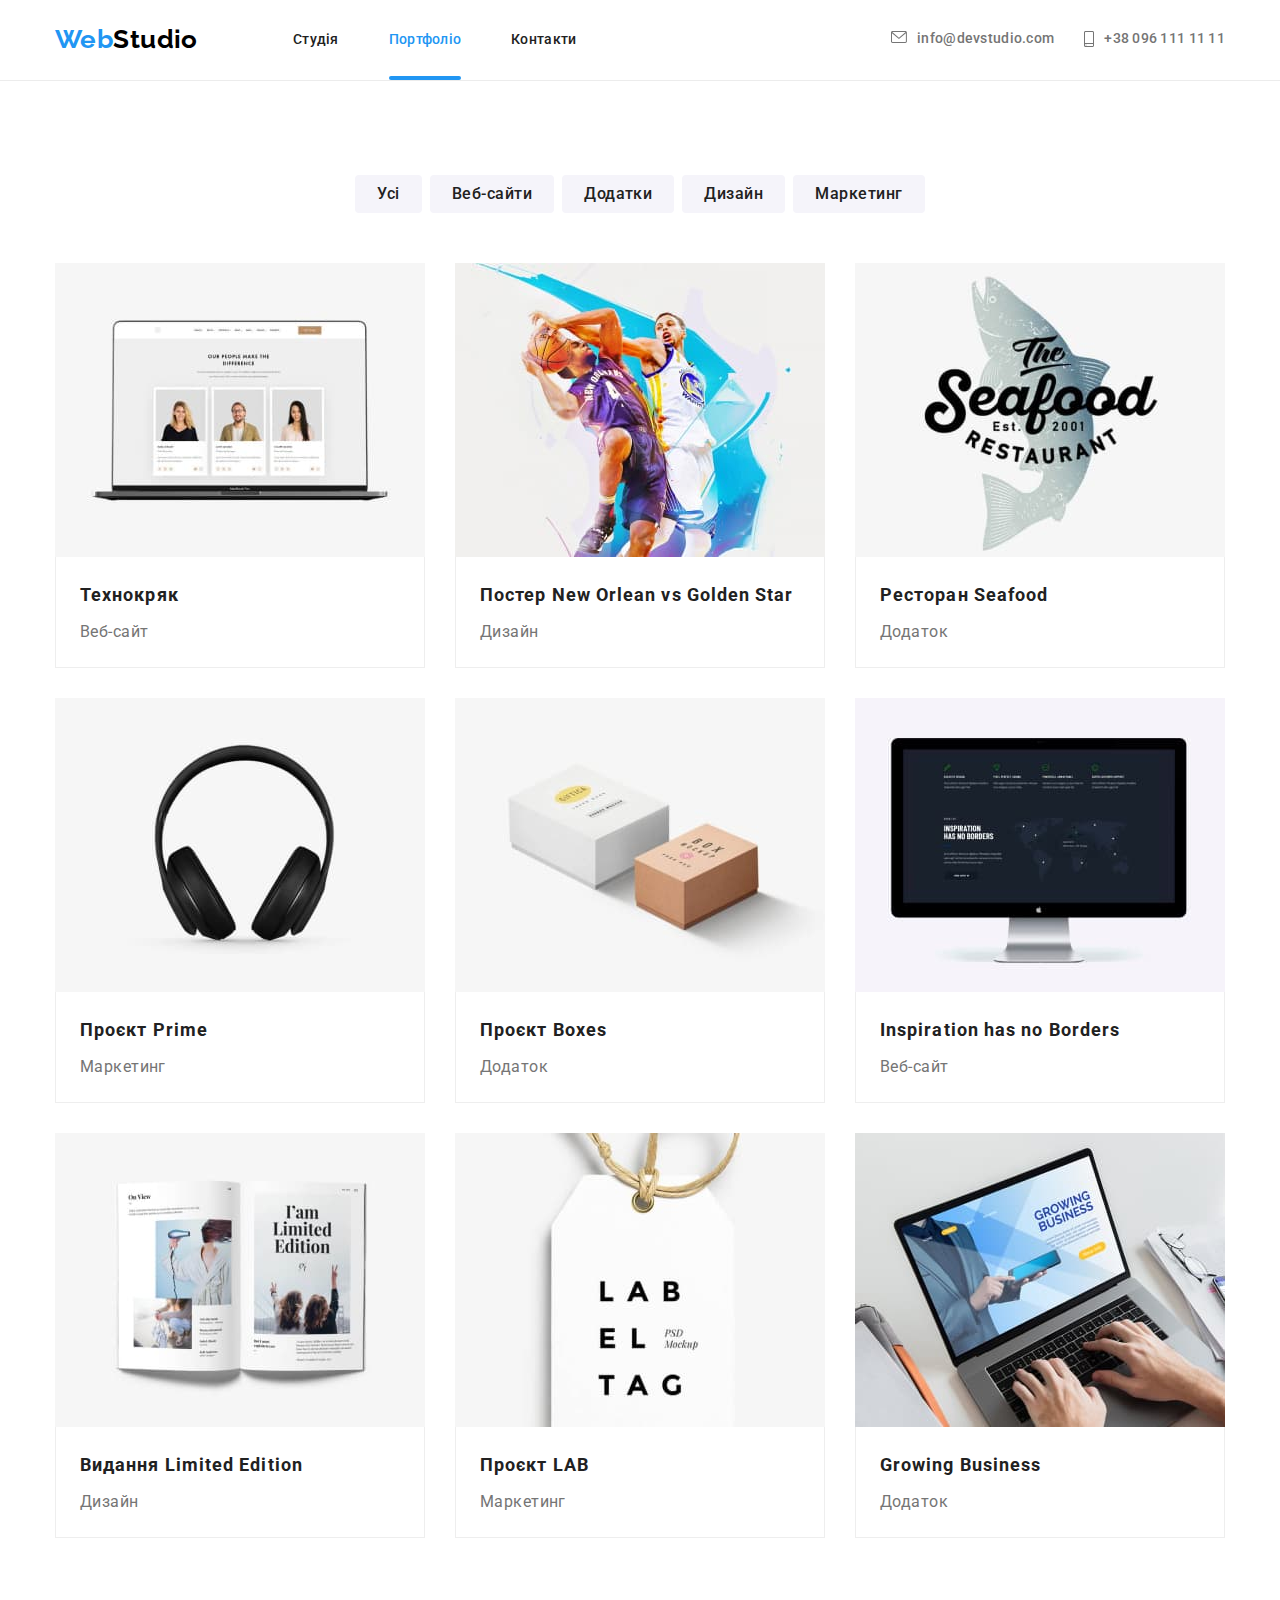
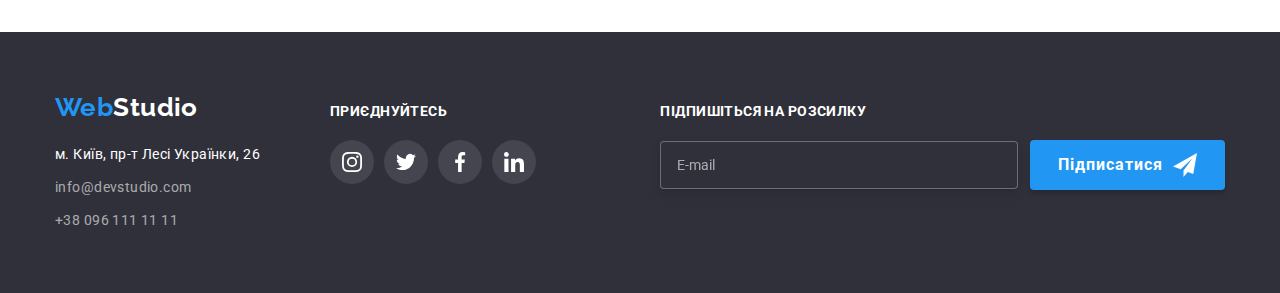
==== commit 84738d6d: "last update" ====
--- a/portfolio.html
+++ b/portfolio.html
@@ -1,296 +1,368 @@
 <!DOCTYPE html>
 <html lang="en">
-
 <head>
-	<meta charset="UTF-8" />
-	<meta http-equiv="X-UA-Compatible" content="IE=edge" />
-	<meta name="viewport" content="width=device-width, initial-scale=1.0" />
-	<title>Portfolio</title>
-	<link rel="preconnect" href="https://fonts.googleapis.com" />
-	<link rel="preconnect" href="https://fonts.gstatic.com" crossorigin />
-	<link
-		href="https://fonts.googleapis.com/css2?family=Oleo+Script&family=Raleway:wght@700&family=Roboto:wght@400;500;700;900&display=swap"
-		rel="stylesheet" />
-	<link rel="stylesheet" href="https://cdn.jsdelivr.net/npm/modern-normalize@1.1.0/modern-normalize.min.css">
-	<link rel="stylesheet" href="./css/main.min.css">
+    <meta charset="UTF-8">
+    <meta http-equiv="X-UA-Compatible" content="IE=edge">
+    <meta name="viewport" content="width=device-width, initial-scale=1.0">
+    <title>Portfolio</title>
+    <link rel="preconnect" href="https://fonts.googleapis.com">
+    <link rel="preconnect" href="https://fonts.gstatic.com" crossorigin>
+    <link href="https://fonts.googleapis.com/css2?family=Raleway:wght@700&family=Roboto:wght@400;500;700;900&display=swap"
+        rel="stylesheet">
+    <link rel="stylesheet" href="https://cdn.jsdelivr.net/npm/modern-normalize@1.1.0/modern-normalize.min.css">
+    <link rel="stylesheet" href="./css/main.min.css">
 </head>
-<!-- BODY  -->
-
 <body>
-	<!-- HEADER -->
-	<header class="header-border">
-		<div class="conteiner add-flex">
-			<nav class="add-flex">
-				<a href="./index.html" class="navigation__logo">
-					<span>Web</span><span class="navigation__logo__text">Studio</span>
-				</a>
-				<ul class="add-flex navigation__indents-menu">
-					<li class="navigation__position"><a href="./index.html" class="navigation__menu link">Студія</a>
-					</li>
-					<li class="navigation__position"><a href="./portfolio.html"
-							class="navigation__menu link current">Портфоліо</a>
-					</li>
-					<li class="navigation__position"><a href="#address" class="navigation__menu ">Контакти</a>
-					</li>
-				</ul>
-			</nav>
-			<ul class="indents-contacts add-flex">
-				<li>
-					<a href="mailto:info@devstudio.com" class="header-contacts">
-						<svg lang="en" arial-label="mail-icon" class="header-contacts__icon-mail">
-							<use href="./images/forsvg/sprites.svg#mail "></use>
-						</svg>info@devstudio.com</a>
-				</li>
-				<li><a href="tel:+380961111111" class="header-contacts">
-						<svg lang="en" arial-label="phone-icon" class="header-contacts__icon-phone">
-							<use href="./images/forsvg/sprites.svg#smartphone"></use>
-						</svg>+38 096 111 11 11</a></li>
-			</ul>
-		</div>
-	</header>
-	<!-- MAIN SECTION -->
-	<main>
-
-		<section class="section">
-			<div class="conteiner">
-				<h1 class="visually-hidden">Наші проєкти</h1>
-				<ul class="button__flex">
-					<li><button type="button" class="button__text">Усі</button></li>
-					<li><button type="button" class="button__text">Веб-сайти</button></li>
-					<li><button type="button" class="button__text">Додатки</button></li>
-					<li><button type="button" class="button__text">Дизайн</button></li>
-					<li><button type="button" class="button__text">Маркетинг</button></li>
-				</ul>
-				<ul class="project">
-					<li>
-						<a class="project__boxes" href="">
-							<div class="overlay__portfolio-position">
-								<img src="./images/potrfolio-projects/tehnokryak-min.png" alt="Технокряк" width="370" />
-								<p class="overlay">Ресурс пропонує комплексні пропозиції з різним рівнем функціоналу та
-									сервісів. Все це дозволить відвідувачу отримати
-									вичерпні відомості про компанію чи приватну особу.</p>
-							</div>
-							<div class="img__text-padding">
-								<h3 class="img__title ">Технокряк</h3>
-								<p class="img__type">Веб-сайт</p>
-							</div>
-						</a>
-					</li>
-					<li>
-						<a class="project__boxes" href="">
-							<div class="overlay__portfolio-position">
-								<img src="./images/potrfolio-projects/poster-min.png"
-									alt="Постер New Orlean vs Golden Star" width="370" />
-								<p class="overlay">Ресурс пропонує комплексні пропозиції з різним рівнем функціоналу та
-									сервісів. Все це дозволить відвідувачу отримати
-									вичерпні відомості про компанію чи приватну особу.</p>
-							</div>
-							<div class="img__text-padding">
-								<h3 class="img__title">Постер New Orlean vs Golden Star</h3>
-								<p class="img__type">Дизайн</p>
-							</div>
-						</a>
-					</li>
-					<li>
-						<a class="project__boxes" href="">
-							<div class="overlay__portfolio-position">
-								<img src="./images/potrfolio-projects/seefood-min.png" alt="Ресторан Seafood"
-									width="370" />
-								<p class="overlay">Ресурс пропонує комплексні пропозиції з різним рівнем функціоналу та
-									сервісів. Все це дозволить відвідувачу отримати
-									вичерпні відомості про компанію чи приватну особу.</p>
-							</div>
-							<div class="img__text-padding">
-								<h3 class="img__title">Ресторан Seafood</h3>
-								<p class="img__type">Додаток</p>
-							</div>
-						</a>
-					</li>
-					<li>
-						<a class="project__boxes" href="">
-							<div class="overlay__portfolio-position"><img
-									src="./images/potrfolio-projects/prime-min.png" alt="Проєкт Prime" width="370" />
-
-								<p class="overlay">Ресурс пропонує комплексні пропозиції з різним рівнем функціоналу та
-									сервісів. Все це дозволить відвідувачу отримати
-									вичерпні відомості про компанію чи приватну особу.</p>
-							</div>
-
-							<div class="img__text-padding">
-								<h3 class="img__title">Проєкт Prime</h3>
-								<p class="img__type">Маркетинг</p>
-							</div>
-						</a>
-					</li>
-					<li>
-						<a class="project__boxes" href="">
-							<div class="overlay__portfolio-position">
-								<img src="./images/potrfolio-projects/boxes-min.png" alt="Проєкт Boxes" width="370" />
-								<p class="overlay">Ресурс пропонує комплексні пропозиції з різним рівнем функціоналу та
-									сервісів. Все це дозволить відвідувачу отримати
-									вичерпні відомості про компанію чи приватну особу.</p>
-							</div>
-
-							<div class="img__text-padding">
-								<h3 class="img__title">Проєкт Boxes</h3>
-								<p class="img__type">Додаток</p>
-							</div>
-						</a>
-					</li>
-					<li>
-						<a class="project__boxes" href="">
-							<div class="overlay__portfolio-position">
-								<img src="./images/potrfolio-projects/inspiration-min.png"
-									alt="Inspiration has no Borders" width="370" />
-								<p class="overlay">Ресурс пропонує комплексні пропозиції з різним рівнем функціоналу та
-									сервісів. Все це дозволить відвідувачу отримати
-									вичерпні відомості про компанію чи приватну особу.</p>
-							</div>
-
-							<div class="img__text-padding">
-								<h3 class="img__title">Inspiration has no Borders</h3>
-								<p class="img__type">Веб-сайт</p>
-							</div>
-						</a>
-					</li>
-					<li>
-						<a class="project__boxes" href="">
-							<div class="overlay__portfolio-position">
-								<img src="./images/potrfolio-projects/limited-idition-min.png"
-									alt="Видання Limited Edition" width="370" />
-								<p class="overlay">Ресурс пропонує комплексні пропозиції з різним рівнем функціоналу та
-									сервісів. Все це дозволить відвідувачу отримати
-									вичерпні відомості про компанію чи приватну особу.</p>
-							</div>
-
-							<div class="img__text-padding">
-								<h3 class="img__title">Видання Limited Edition</h3>
-								<p class="img__type">Дизайн</p>
-							</div>
-						</a>
-					</li>
-					<li>
-						<a class="project__boxes" href="">
-							<div class="overlay__portfolio-position">
-								<img src="./images/potrfolio-projects/lab-min.png" alt="Проєкт LAB" width="370" />
-								<p class="overlay">Ресурс пропонує комплексні пропозиції з різним рівнем функціоналу та
-									сервісів. Все це дозволить відвідувачу отримати
-									вичерпні відомості про компанію чи приватну особу.</p>
-							</div>
-
-							<div class="img__text-padding">
-								<h3 class="img__title">Проєкт LAB</h3>
-								<p class="img__type">Маркетинг</p>
-							</div>
-						</a>
-					</li>
-					<li>
-						<a class="project__boxes" href="">
-							<div class="overlay__portfolio-position">
-								<img src="./images/potrfolio-projects/growing-business-min.png" alt="Growing Business"
-									width="370" />
-								<p class="overlay">Ресурс пропонує комплексні пропозиції з різним рівнем функціоналу та
-									сервісів. Все це дозволить відвідувачу отримати
-									вичерпні відомості про компанію чи приватну особу.</p>
-							</div>
-
-							<div class="img__text-padding">
-								<h3 class="img__title">Growing Business</h3>
-								<p class="img__type">Додаток</p>
-							</div>
-						</a>
-					</li>
-				</ul>
-
-			</div>
-		</section>
-
-	</main>
-	<!-- FOOTER -->
-	<footer class="footer">
-		<div class="conteiner join__location">
-			<div class="join__logo-margin">
-				<a href="./index.html" class="footer__logo"><span>Web</span><span
-						class="footer__logo-studio">Studio</span>
-				</a>
-				<address id="address" class="address">
-					<ul>
-						<li class="address__item">
-							<a href="https://goo.gl/maps/1acc4kmXGSqG6fYH6" rel="noopener norefferrer nofollow"
-								target="_blank" class="address__ave">
-								м. Київ, пр-т Лесі Українки, 26
-							</a>
-						</li>
-						<li class="address__item"><a href="mailto:info@devstudio.com"
-								class="footer__mail footer__contacts ">info@devstudio.com</a>
-						</li>
-						<li class="address__item"><a href="tel:+380961111111"
-								class="footer__phone footer__contacts ">+38
-								096
-								111 11 11</a></li>
-					</ul>
-				</address>
-			</div>
-			<div>
-				<p class="join__title">приєднуйтесь</p>
-				<ul class="join__add-flex">
-					<li>
-						<a href="" class="join__box__add-flex">
-							<svg lang="en" arial-label="instagram" class="join__social-link-box">
-								<use href="./images/forsvg/sprites.svg#instagram" width="20px" height="20px">
-								</use>
-							</svg>
-						</a>
-					</li>
-					<li>
-						<a href="" class="join__box__add-flex">
-							<svg lang="en" arial-label="facebook" class="join__social-link-box">
-								<use href="./images/forsvg/sprites.svg#facebook" width="20px" height="20px">
-								</use>
-							</svg>
-						</a>
-					</li>
-					<li>
-						<a href="" class="join__box__add-flex">
-							<svg lang="en" arial-label="twitter" class="join__social-link-box">
-								<use href="./images/forsvg/sprites.svg#twitter" width="20px" height="20px">
-								</use>
-							</svg>
-						</a>
-					</li>
-					<li>
-						<a href="" class="join__box__add-flex">
-							<svg lang="en" arial-label="linkedin" class="join__social-link-box">
-								<use href="./images/forsvg/sprites.svg#linkedin" width="20px" height="20px">
-								</use>
-							</svg>
-						</a>
-					</li>
-				</ul>
-			</div>
-			<div class="subscribe">
-				<p class="join__title">Підпишіться на розсилку</p>
-				<form class="subscribe__add-flex">
-					<label>
-						<input type="email" class="subscribe__box-add-flex" required name="user_email"
-							placeholder="E-mail">
-					</label>
-					<label>
-						<button type="submit" class="subscribe__button-submit__modal-form">Підписатися<svg
-								class="subscribe__modal-form-icon-tg">
-								<use href="./images/forsvg/icons.svg#icon-tg"></use>
-							</svg></button>
-						</svg>
-
-					</label>
-
-				</form>
-			</div>
-		</div>
-
-
-
-	</footer>
+    <header class="page-header">
+        <div class="container page-header__container">
+            <nav class="page-nav">
+                <a class="logo-header link" href="./index.html">Web<span class="logo-header__dark">Studio</span></a>
+                <ul class="menu list">
+                    <li class="menu__item">
+                        <a class="menu__link link" href="./index.html">Студія</a>
+                    </li>
+                    <li class="menu__item">
+                        <a class="menu__link current link" href="./portfolio.html">Портфоліо</a>
+                    </li>
+                    <li class="menu__item">
+                        <a class="menu__link link" href="#contact__item">Контакти</a>
+                    </li>
+                </ul>
+            </nav>
+            <button type="button" class="mobile-menu-btn js-open-menu">
+                <svg class="mobile-menu-btn__icon">
+                    <use href="./images/icons.svg#icon-burger"></use>
+                </svg>
+            </button>
+            <ul class="contact list">
+                <li class="contact__item">
+                    <a class="contact__mail link" href="mailto:info@devstudio.com">
+                        <svg class="contact__mail-icon">
+                            <use href="./images/icons.svg#icon-envelope"></use>
+                        </svg>
+                        info@devstudio.com
+                    </a>
+                </li>
+                <li class="contact__item">
+                    <a class="contact__phone link" href="tel:+380961111111">
+                        <svg class="contact__phone-icon">
+                            <use href="./images/icons.svg#icon-smartphone"></use>
+                        </svg>
+                        +38 096 111 11 11
+                    </a>
+                </li>
+            </ul>
+        </div>
+        <div class="mobile-modal js-menu-container is-open">
+            <div class="container mobile-menu__container">
+                <button type="button" class="mobile-modal__close-btn js-close-menu">
+                    <svg class="mobile-modal__close-icon" width="40" height="40">
+                        <use href="./images/icons.svg#icon-close"></use>
+                    </svg>
+                </button>
+                <ul class="mobile-menu list">
+                    <li class="mobile-menu__item">
+                        <a class="mobile-menu__link link" href="./index.html">Студія</a>
+                    </li>
+                    <li class="mobile-menu__item">
+                        <a class="mobile-menu__link current link" href="./portfolio.html">Портфоліо</a>
+                    </li>
+                    <li class="mobile-menu__item">
+                        <a class="mobile-menu__link link" href="#contact__item">Контакти</a>
+                    </li>
+                </ul>
+                <ul class="mobile-contact list">
+                    <li class="mobile-contact__item">
+                        <a class="mobile-contact__phone link" href="tel:+380961111111">
+                            +38 096 111 11 11
+                        </a>
+                    </li>
+                    <li class="mobile-contact__item">
+                        <a class="mobile-contact__mail link" href="mailto:info@devstudio.com">
+                            info@devstudio.com
+                        </a>
+                    </li>
+                </ul>
+                <ul class="mobile-social-list list">
+                    <li class="mobile-social-list__item">
+                        <a href="#" lang="en" class="mobile-social-list__link link">Instagram</a>
+                    </li>
+                    <li class="mobile-social-list__item">
+                        <a href="#" lang="en" class="mobile-social-list__link link">Twitter</a>
+                    </li>
+                    <li class="mobile-social-list__item">
+                        <a href="#" lang="en" class="mobile-social-list__link link">Facebook</a>
+                    </li>
+                    <li class="mobile-social-list__item">
+                        <a href="#" lang="en" class="mobile-social-list__link link">LinkedIn</a>
+                    </li>
+                </ul>
+            </div>
+        </div>
+    </header>
+    <main>
+        <section class="filters-main section">
+            <div class="container">
+                <h1 class="visyally-hidden">Фільтри</h1>
+                <ul class="filters-menu list">
+                    <li class="filters-menu__item">
+                        <button class="filters-menu__btn" type="button">Усі</button>
+                    </li>
+                    <li class="filters-menu__item">
+                        <button class="filters-menu__btn" type="button">Веб-сайти</button>
+                    </li>
+                    <li class="filters-menu__item">
+                        <button class="filters-menu__btn" type="button">Додатки</button>
+                    </li>
+                    <li class="filters-menu__item">
+                        <button class="filters-menu__btn" type="button">Дизайн</button>
+                    </li>
+                    <li class="filters-menu__item">
+                        <button class="filters-menu__btn" type="button">Маркетинг</button>
+                    </li>
+                </ul>
+                <ul class="project-menu list">
+                    <li class="project-menu__items">
+                        <a href="#" class="project-container link">
+                            <div class="project-menu__list-img">
+                                <picture>
+                                    <source srcset="./images/foto1.jpg 1x, ./images/foto1@2x.jpg 2x" media="(min-width: 1200px)" />
+                                    <source srcset="./images/foto1-tablet.jpg 1x, ./images/foto1-tablet@2x.jpg 2x" media="(min-width: 768px)" />
+                                    <source srcset="./images/foto1-mobile.jpg 1x, ./images/foto1-mobile@2x.jpg 2x" media="(max-width: 767px)" />
+                                    <img class="project-menu__img" src="./images/foto1-mobile.jpg" alt="foto1" />
+                                </picture>
+                                <p class="overlay">Ресурс пропонує комплексні пропозиції з різним рівнем функціоналу та сервісів. Все це дозволить
+                                    відвідувачу отримати
+                                    вичерпні відомості про компанію чи приватну особу.</p>
+                            </div>
+                            <div class="section-menu">
+                                <h2 class="project-menu__title">Технокряк</h2>
+                                <p class="project-menu__link">Веб-сайт</p>
+                            </div>
+                        </a>
+                    </li>
+                    <li class="project-menu__items">
+                        <a href="#" class="project-container link">
+                            <div class="project-menu__list-img">
+                            <picture>
+                                <source srcset="./images/foto2.jpg 1x, ./images/foto2@2x.jpg 2x" media="(min-width: 1200px)" />
+                                <source srcset="./images/foto2-tablet.jpg 1x, ./images/foto2-tablet@2x.jpg 2x" media="(min-width: 768px)" />
+                                <source srcset="./images/foto2-mobile.jpg 1x, ./images/foto2-mobile@2x.jpg 2x" media="(max-width: 767px)" />
+                                <img class="project-menu__img" src="./images/foto2-mobile.jpg" alt="foto1" />
+                            </picture>
+                                <p class="overlay">Ресурс пропонує комплексні пропозиції з різним рівнем функціоналу та сервісів. Все це дозволить
+                                    відвідувачу отримати
+                                    вичерпні відомості про компанію чи приватну особу.</p>
+                            </div>
+                            <div class="section-menu">
+                                <h2 class="project-menu__title">Постер <span lang="en">New Orlean vs Golden Star</span></h2>
+                                <p class="project-menu__link">Дизайн</p>
+                            </div>
+                        </a>
+                    </li>
+                    <li class="project-menu__items">
+                        <a href="#" class="project-container link">
+                            <div class="project-menu__list-img">
+                            <picture>
+                                <source srcset="./images/foto3.jpg 1x, ./images/foto3@2x.jpg 2x" media="(min-width: 1200px)" />
+                                <source srcset="./images/foto3-tablet.jpg 1x, ./images/foto3-tablet@2x.jpg 2x" media="(min-width: 768px)" />
+                                <source srcset="./images/foto3-mobile.jpg 1x, ./images/foto3-mobile@2x.jpg 2x" media="(max-width: 767px)" />
+                                <img class="project-menu__img" src="./images/foto3-mobile.jpg" alt="foto1" />
+                            </picture>
+                                <p class="overlay">Ресурс пропонує комплексні пропозиції з різним рівнем функціоналу та сервісів. Все це дозволить
+                                    відвідувачу отримати
+                                    вичерпні відомості про компанію чи приватну особу.</p>
+                            </div>
+                            <div class="section-menu">
+                                <h2 class="project-menu__title">Ресторан <span lang="en">Seafood</span></h2>
+                                <p class="project-menu__link">Додаток</p>
+                            </div>
+                        </a>
+                    </li>
+                    <li class="project-menu__items">
+                        <a href="#" class="project-container link">
+                            <div class="project-menu__list-img">
+                            <picture>
+                                <source srcset="./images/foto4.jpg 1x, ./images/foto4@2x.jpg 2x" media="(min-width: 1200px)" />
+                                <source srcset="./images/foto4-tablet.jpg 1x, ./images/foto4-tablet@2x.jpg 2x" media="(min-width: 768px)" />
+                                <source srcset="./images/foto4-mobile.jpg 1x, ./images/foto4-mobile@2x.jpg 2x" media="(max-width: 767px)" />
+                                <img class="project-menu__img" src="./images/foto4-mobile.jpg" alt="foto1" />
+                            </picture>
+                                <p class="overlay">Ресурс пропонує комплексні пропозиції з різним рівнем функціоналу та сервісів. Все це дозволить
+                                    відвідувачу отримати
+                                    вичерпні відомості про компанію чи приватну особу.</p>
+                            </div>
+                            <div class="section-menu">
+                                <h2 class="project-menu__title">Проєкт <span lang="en">Prime</span></h2>
+                                <p class="project-menu__link">Маркетинг</p>
+                            </div>
+                        </a>
+                    </li>
+                    <li class="project-menu__items">
+                        <a href="#" class="project-container link">
+                            <div class="project-menu__list-img">
+                            <picture>
+                                <source srcset="./images/foto5.jpg 1x, ./images/foto5@2x.jpg 2x" media="(min-width: 1200px)" />
+                                <source srcset="./images/foto5-tablet.jpg 1x, ./images/foto5-tablet@2x.jpg 2x" media="(min-width: 768px)" />
+                                <source srcset="./images/foto5-mobile.jpg 1x, ./images/foto5-mobile@2x.jpg 2x" media="(max-width: 767px)" />
+                                <img class="project-menu__img" src="./images/foto5-mobile.jpg" alt="foto1" />
+                            </picture>
+                                <p class="overlay">Ресурс пропонує комплексні пропозиції з різним рівнем функціоналу та сервісів. Все це дозволить
+                                    відвідувачу отримати
+                                    вичерпні відомості про компанію чи приватну особу.</p>
+                            </div>
+                            <div class="section-menu">
+                                <h2 class="project-menu__title">Проєкт <span lang="en">Boxes</span></h2>
+                                <p class="project-menu__link">Додаток</p>
+                            </div>
+                        </a>
+                    </li>
+                    <li class="project-menu__items">
+                        <a href="#" class="project-container link">
+                            <div class="project-menu__list-img">
+                            <picture>
+                                <source srcset="./images/foto6.jpg 1x, ./images/foto6@2x.jpg 2x" media="(min-width: 1200px)" />
+                                <source srcset="./images/foto6-tablet.jpg 1x, ./images/foto6-tablet@2x.jpg 2x" media="(min-width: 768px)" />
+                                <source srcset="./images/foto6-mobile.jpg 1x, ./images/foto6-mobile@2x.jpg 2x" media="(max-width: 767px)" />
+                                <img class="project-menu__img" src="./images/foto6-mobile.jpg" alt="foto1" />
+                            </picture>
+                                <p class="overlay">Ресурс пропонує комплексні пропозиції з різним рівнем функціоналу та сервісів. Все це дозволить
+                                    відвідувачу отримати
+                                    вичерпні відомості про компанію чи приватну особу.</p>
+                            </div>
+                            <div class="section-menu">
+                                <h2 class="project-menu__title" lang="en">Inspiration has no Borders</h2>
+                                <p class="project-menu__link">Веб-сайт</p>
+                            </div>
+                        </a>
+                    </li>
+                    <li class="project-menu__items">
+                        <a href="#" class="project-container link">
+                            <div class="project-menu__list-img">
+                            <picture>
+                                <source srcset="./images/foto7.jpg 1x, ./images/foto7@2x.jpg 2x" media="(min-width: 1200px)" />
+                                <source srcset="./images/foto7-tablet.jpg 1x, ./images/foto7-tablet@2x.jpg 2x" media="(min-width: 768px)" />
+                                <source srcset="./images/foto7-mobile.jpg 1x, ./images/foto7-mobile@2x.jpg 2x" media="(max-width: 767px)" />
+                                <img class="project-menu__img" src="./images/foto7-mobile.jpg" alt="foto1" />
+                            </picture>
+                                <p class="overlay">Ресурс пропонує комплексні пропозиції з різним рівнем функціоналу та сервісів. Все це дозволить
+                                    відвідувачу отримати
+                                    вичерпні відомості про компанію чи приватну особу.</p>
+                            </div>
+                            <div class="section-menu">
+                                <h2 class="project-menu__title">Видання <span lang="en">Limited Edition</span></h2>
+                                <p class="project-menu__link">Дизайн</p>
+                            </div>
+                        </a>
+                    </li>
+                    <li class="project-menu__items">
+                        <a href="#" class="project-container link">
+                            <div class="project-menu__list-img">
+                            <picture>
+                                <source srcset="./images/foto8.jpg 1x, ./images/foto8@2x.jpg 2x" media="(min-width: 1200px)" />
+                                <source srcset="./images/foto8-tablet.jpg 1x, ./images/foto8-tablet@2x.jpg 2x" media="(min-width: 768px)" />
+                                <source srcset="./images/foto8-mobile.jpg 1x, ./images/foto8-mobile@2x.jpg 2x" media="(max-width: 767px)" />
+                                <img class="project-menu__img" src="./images/foto8-mobile.jpg" alt="foto1" />
+                            </picture>
+                                <p class="overlay">Ресурс пропонує комплексні пропозиції з різним рівнем функціоналу та сервісів. Все це дозволить
+                                    відвідувачу отримати
+                                    вичерпні відомості про компанію чи приватну особу.</p>
+                            </div>
+                            <div class="section-menu">
+                                <h2 class="project-menu__title">Проєкт <span lang="en">LAB</span></h2>
+                                <p class="project-menu__link">Маркетинг</p>
+                            </div>
+                        </a>
+                    </li>
+                    <li class="project-menu__items">
+                        <a href="#" class="project-container link">
+                            <div class="project-menu__list-img">
+                            <picture>
+                                <source srcset="./images/foto9.jpg 1x, ./images/foto9@2x.jpg 2x" media="(min-width: 1200px)" />
+                                <source srcset="./images/foto9-tablet.jpg 1x, ./images/foto9-tablet@2x.jpg 2x" media="(min-width: 768px)" />
+                                <source srcset="./images/foto9-mobile.jpg 1x, ./images/foto9-mobile@2x.jpg 2x" media="(max-width: 767px)" />
+                                <img class="project-menu__img" src="./images/foto9-mobile.jpg" alt="foto1" />
+                            </picture>
+                                <p class="overlay">Ресурс пропонує комплексні пропозиції з різним рівнем функціоналу та сервісів. Все це дозволить
+                                    відвідувачу отримати
+                                    вичерпні відомості про компанію чи приватну особу.</p>
+                            </div>
+                            <div class="section-menu">
+                                <h2 class="project-menu__title" lang="en">Growing Business</h2>
+                                <p class="project-menu__link">Додаток</p>
+                            </div>
+                        </a>
+                    </li>
+                </ul>
+            </div>
+        </section>
+    </main>
+    <footer id="contact__item" class="page-footer">
+        <div class="container page-footer__container">
+            <div class="container-address">
+                <a class="logo-footer link" href="./index.html">Web<span class="logo-footer__light">Studio</span></a>
+                <address class="page-address">
+                    <ul class="address-menu list">
+                        <li class="address-menu__item">
+                            <a class="address-menu__maps link" href="https://goo.gl/maps/CPtrU1FHBa2aNyZL9" target="_blank"
+                                rel="noopener noreferrer nofollow">м. Київ, пр-т Лесі Українки, 26</a>
+                        </li>
+                        <li class="address-menu__item">
+                            <a class="address-menu__mail link" href="mailto:info@devstudio.com">info@devstudio.com</a>
+                        </li>
+                        <li class="address-menu__item">
+                            <a class="address-menu__phone link" href="tel:+380961111111">+38 096 111 11 11</a>
+                        </li>
+                    </ul>
+                </address>
+            </div>
+            <div class="container-social">
+                <p class="footer-title">приєднуйтесь</p>
+                <ul class="footer-menu list">
+                    <li class="social-list-footer">
+                        <a href="#" class="social-list-footer__link">
+                            <svg lang="en" aria-label="instagram" class="social-list-footer__icon">
+                                <use href="./images/icons.svg#icon-instagram"></use>
+                            </svg>
+                        </a>
+                    </li>
+                    <li class="social-list-footer">
+                        <a href="#" class="social-list-footer__link">
+                            <svg lang="en" aria-label="twitter" class="social-list-footer__icon">
+                                <use href="./images/icons.svg#icon-twitter"></use>
+                            </svg>
+                        </a>
+                    </li>
+                    <li class="social-list-footer">
+                        <a href="#" class="social-list-footer__link">
+                            <svg lang="en" aria-label="facebook" class="social-list-footer__icon">
+                                <use href="./images/icons.svg#icon-facebook"></use>
+                            </svg>
+                        </a>
+                    </li>
+                    <li class="social-list-footer">
+                        <a href="#" class="social-list-footer__link">
+                            <svg lang="en" aria-label="linkedin" class="social-list-footer__icon">
+                                <use href="./images/icons.svg#icon-linkedin"></use>
+                            </svg>
+                        </a>
+                    </li>
+                </ul>
+            </div>
+            <div class="subscription">
+                <p class="subscription__title">Підпишіться на розсилку</p>
+                <form class="subscription__form">
+                    <input type="email" class="subscription__form-input" placeholder="E-mail" required name="user-mail">
+                    <button type="submit" class="subscription__form-submit">Підписатися
+                        <svg class="subscription__form-icon" width="24" height="24">
+                            <use href="./images/icons.svg#icon-send"></use>
+                        </svg>
+                    </button>
+                </form>
+            </div>
+        </div>
+    </footer>
+    <script src="./js/mobile-menu.js"></script>
 </body>
 
 </html>--- a/css/main.min.css
+++ b/css/main.min.css
@@ -1 +1 @@
-.visually-hidden{position:absolute;white-space:nowrap;width:1px;height:1px;overflow:hidden;border:0;padding:0;clip:rect(0 0 0 0);clip-path:inset(50%);margin:-1px}body{font-family:"Roboto",sans-serif;letter-spacing:.03em;font-size:14px;background:#fff;color:#212121}h1,h2,h3,h4,p{margin-top:0;margin-bottom:0}ul,ol{margin-top:0;margin-bottom:0;padding-left:0}ul,li{list-style:none}img{display:block}a{text-decoration:none}.conteiner{width:1200px;margin-left:auto;margin-right:auto;padding-left:15px;padding-right:15px}.section{padding-top:94px;padding-bottom:94px}.title{font-weight:700;font-size:36px;line-height:1.16;color:#212121;margin-bottom:50px;text-align:center}.add-flex{display:flex;align-items:center;justify-content:center}.overlay__what-we-do-text{font-weight:700;line-height:1.14;text-transform:uppercase;color:#fff}.overlay__what-we-do{position:absolute;display:flex;align-items:center;justify-content:center;height:70px;width:100%;bottom:0%;background-color:rgba(47,48,58,.8)}.overlay__portfolio-position{position:relative;overflow:hidden}.overlay{position:absolute;display:flex;align-items:center;justify-content:center;height:100%;width:100%;top:0;left:0;background-color:rgba(33,150,243,.9019607843);color:#fff;padding:10px;font-family:inherit;font-size:18px;line-height:1.56;overflow:auto;transform:translateY(101%);transition:transform 250ms linear}.project__boxes:hover .overlay,.project__boxes:focus .overlay{transform:translateY(0%)}.backdrop{position:fixed;top:0;left:0;z-index:100;width:100%;height:100%;background:rgba(0,0,0,.2);transition:visibility 250ms linear,opacity 250ms linear}.backdrop.is-hidden{visibility:hidden;opacity:0;pointer-events:none}.modal{position:absolute;top:50%;left:50%;transform:translate(-50%, -50%);width:528px;height:581px;background:#fff;padding:40px}.modal__close-button{height:30px;width:30px;background:#fff;border-radius:50%;border:1px solid rgba(0,0,0,.1);padding:0%;top:8px;right:8px;position:absolute;display:flex;align-items:center;justify-content:center;cursor:pointer;transition:fill 250ms cubic-bezier(0.4, 0, 0.2, 1) 0ms}.modal__close-button:hover,.modal__close-button:focus{fill:#188ce8}.backdrop__form-title{font-weight:700;font-size:20px;line-height:1.16;color:#212121;text-align:center;margin-bottom:12px}.modal__form{display:flex;flex-direction:column}.modal__form__lable{margin-bottom:10px}.modal__form__lable-comment{margin-bottom:20px}.modal__form__input{width:100%;height:40px;border:1px solid rgba(33,33,33,.2);border-radius:4px;padding-left:42px;transition:border-color 250ms cubic-bezier(0.4, 0, 0.2, 1) 0ms;cursor:pointer}.modal__form__input:focus,.modal__form__input:hover{border:1px solid #2196f3;outline:none}.modal__form__title-name{display:block;font-size:12px;line-height:1.16;letter-spacing:.01em;color:#757575;margin-bottom:4px}.modal__form__input-icons{position:relative;display:block}.modal__form__message{width:100%;height:120px;border:1px solid rgba(33,33,33,.2);border-radius:4px;padding-left:16px;padding-top:12px;font-size:12px;line-height:1.16;letter-spacing:.01em;resize:none;transition:border-color 250ms cubic-bezier(0.4, 0, 0.2, 1) 0ms}.modal__form__message:focus,.modal__form__message:hover{border:1px solid #2196f3;outline:none}.modal__form__message::placeholder{color:rgba(117,117,117,.5019607843)}.modal__form__icons{position:absolute;top:50%;left:0;display:block;transform:translateY(-50%);left:12px;transition:fill 250ms cubic-bezier(0.4, 0, 0.2, 1) 0ms;cursor:pointer}.modal__form__input:focus+.modal__form__icons,.modal__form__input:hover+.modal__form__icons{fill:#188ce8}.modal__form__check-box-lable{display:flex;align-items:center;justify-content:center;margin-bottom:30px}.modal__form__check-input{position:absolute;appearance:none}.modal__form__check-box-icons{height:15px;width:16px;border:1px solid rgba(0,0,0,.5);border-radius:2px;cursor:pointer;outline:none;margin-right:7px;font-size:14px;line-height:1.71}.modal__form__check-input:focus+.modal__form__check-box-icons{border:2px solid #000;transition:border-color 250ms cubic-bezier(0.4, 0, 0.2, 1) 0ms}.modal__form__check-input:checked+.modal__form__check-box-icons{background:#2196f3;border-color:#2196f3}.inside-check-box-icon{fill:#fff}.modal__form__check-input:checked+.modal__form__check-box-icons .inside-check-box-icon{display:block}.modal-check-box-text{line-height:1.71;letter-spacing:.03em;color:#757575}.modal__form__check-box-link{color:#2196f3;border-bottom:1px solid #2196f3}.main-button{background:#2196f3;box-shadow:0px 4px 4px rgba(0,0,0,.15);border-radius:4px;cursor:pointer;border:none}.main-button__text{font-family:inherit;font-weight:700;font-size:16px;line-height:1.88;color:#fff;letter-spacing:.06em;padding:10px 32px 10px 32px}.button__text{font-family:inherit;font-weight:500;font-size:16px;line-height:1.6;text-align:center;color:#212121;letter-spacing:.03em;border-radius:4px;cursor:pointer;background-color:#f5f4fa;border:none;padding:6px 22px 6px 22px;transition:background-color 250ms cubic-bezier(0.4, 0, 0.2, 1) 0ms,box-shadow 250ms cubic-bezier(0.4, 0, 0.2, 1) 0ms,color 250ms cubic-bezier(0.4, 0, 0.2, 1) 0ms}.button__text:hover,.button__text:focus{background-color:#2196f3;color:#fff;box-shadow:0px 3px 1px rgba(0,0,0,.1),0px 1px 2px rgba(0,0,0,.08),0px 2px 2px rgba(0,0,0,.12);border-radius:4px}.button__flex{display:flex;justify-content:center;margin-bottom:50px;gap:8px}.button__flex:last-child{margin-right:0}.modal__form__button-submit{width:200px;height:50px;margin:auto;font-family:inherit;font-weight:500;font-size:16px;line-height:1.6;text-align:center;color:#fff;letter-spacing:.03em;border-radius:4px;cursor:pointer;background-color:#2196f3;border:none;padding:10px 52px 10px 52px;transition:background-color 250ms cubic-bezier(0.4, 0, 0.2, 1) 0ms,box-shadow 250ms cubic-bezier(0.4, 0, 0.2, 1) 0ms}.modal__form__button-submit:hover,.modal__form__button-submit:focus{background-color:#188ce8;box-shadow:0px 3px 1px rgba(0,0,0,.1),0px 1px 2px rgba(0,0,0,.08),0px 2px 2px rgba(0,0,0,.12);border-radius:4px}.navigation__logo{font-family:"Raleway",sans-serif;font-size:26px;font-weight:700;line-height:1.19;text-align:left;color:#2196f3;cursor:pointer;display:block;padding-top:24px;padding-bottom:25px}.navigation__logo__text{color:#000;background:#fff}.navigation__position{position:relative}.current{color:#2196f3}.navigation__menu{font-weight:500;line-height:1.14;letter-spacing:.02em;color:#212121;display:block;padding-top:32px;padding-bottom:32px;transition:color 250ms cubic-bezier(0.4, 0, 0.2, 1) 0ms}.navigation__menu:hover,.navigation__menu:focus{color:#2196f3}.navigation__menu.current::after{display:block;content:"";position:absolute;left:0;bottom:-1px;width:100%;height:4px;border-radius:2px;background-color:#2196f3}.navigation__indents-menu{margin-left:93px;gap:50px}.indents-contacts{margin-left:auto;gap:50px}.header-contacts{font-weight:500;line-height:1.14;letter-spacing:.02em;color:#757575;padding-top:24px;padding-bottom:25px;display:flex;align-items:center;transition:color 250ms cubic-bezier(0.4, 0, 0.2, 1) 0ms}.header-contacts:hover,.header-contacts:focus{color:#188ce8}.header-contacts__icon-mail{margin-right:10px;width:16px;height:12px;fill:currentColor}.header-contacts__icon-phone{margin-right:10px;width:10px;height:16px;fill:currentColor}.header-border{border-bottom:1px solid #ececec}.main-hat{padding-top:200px;padding-bottom:200px;text-align:center;background-image:linear-gradient(rgba(47, 48, 58, 0.4), rgba(47, 48, 58, 0.4)),url("../images/bg-img.jpg");background-position:center;background-repeat:no-repeat;max-width:1600px;max-height:600px;margin:auto}.main-hat__title{font-weight:900;font-size:44px;line-height:1.36;letter-spacing:.06em;text-transform:uppercase;color:#fff;margin-bottom:30px;width:59.5238095238%;margin-left:auto;margin-right:auto}.our-features__title{font-weight:700;line-height:1.14;text-transform:uppercase;color:#212121;font-size:14px;margin-bottom:10px}.our-features__title-text{line-height:1.71;color:#757575}.our-features{display:flex;gap:30px}.our-features__icon-box{display:block;width:270px;height:120px;background-color:#f5f4fa;border-radius:4px;margin-bottom:30px}.our-features__icon{width:70px;height:70px;margin:25px 100px 25px 100px}.padding-zero{padding-top:0}.team{background:#f5f4fa}.team__co-wockers-box{background:#fff;box-shadow:0px 1px 3px rgba(0,0,0,.12),0px 1px 1px rgba(0,0,0,.14),0px 2px 1px rgba(0,0,0,.2);border-radius:0px 0px 4px 4px}.team__co-wockers-name{font-weight:500;font-size:16px;line-height:1.19;color:#212121;text-align:center;margin-bottom:10px}.team__speciality{font-size:16px;line-height:1.19;color:#757575;text-align:center}.team__text-padding{padding-top:30px;padding-bottom:30px}.team__add-flex{display:flex;justify-content:center;margin-top:16px;gap:10px}.team__add-flex__box{display:flex;align-items:center;justify-content:center;width:44px;height:44px;border-radius:50%;color:#afb1b8;transition:background-color 250ms cubic-bezier(0.4, 0, 0.2, 1) 0ms,color 250ms cubic-bezier(0.4, 0, 0.2, 1) 0ms}.team__add-flex__box:hover,.team__add-flex__box:focus{background-color:#188ce8;color:#fff}.team__social-link__box{width:20px;height:20px;fill:currentColor}.partners-company__link{display:flex;align-items:center;justify-content:center;width:170px;height:92px;border:1px solid currentColor;border-radius:4px;color:#afb1b8;transition:color 250ms cubic-bezier(0.4, 0, 0.2, 1) 0ms}.partners-company__link:hover,.partners-company__link:focus{color:#188ce8}.partners-company__link-icon{width:106px;height:60px;fill:currentColor}.footer{padding-top:60px;padding-bottom:60px;background:#2f303a;align-items:baseline}.footer__logo{font-family:"Raleway",sans-serif;font-size:26px;font-weight:700;line-height:1.19;text-align:left;color:#2196f3;cursor:pointer}.footer__logo-studio{color:#fff;background-color:#2f303a;margin-bottom:20px}.address{font-style:normal;margin-top:20px}.address__ave{line-height:1.71;color:#fff}.address__item:not(:last-child){margin-bottom:9px}.footer__mail{line-height:1.71;color:rgba(255,255,255,.6);transition:color 250ms cubic-bezier(0.4, 0, 0.2, 1) 0ms}.footer__mail:hover,.footer__mail:focus{color:#2196f3}.footer__phone{line-height:1.71;color:rgba(255,255,255,.6);transition:color 250ms cubic-bezier(0.4, 0, 0.2, 1) 0ms}.footer__phone:hover,.footer__phone:focus{color:#2196f3}.join__location{display:flex;align-items:baseline}.join__logo-margin{margin-right:70px}.join__title{font-weight:700;font-size:14px;line-height:1.16;color:#fff;letter-spacing:.03em;text-transform:uppercase;margin-bottom:20px}.join__add-flex{display:flex;gap:10px}.join__box__add-flex{display:flex;align-items:center;justify-content:center;width:44px;height:44px;border-radius:50%;color:#afb1b8;background-color:rgba(255,255,255,.1);transition:background-color 250ms cubic-bezier(0.4, 0, 0.2, 1) 0ms}.join__box__add-flex:hover,.join__box__add-flex:focus{background-color:#188ce8;color:#fff}.join__social-link-box{width:20px;height:20px;fill:#fff}.subscribe{margin-left:auto}.subscribe__add-flex{display:flex;gap:12px}.subscribe__box-add-flex{width:358px;height:50px;background-color:inherit;border:1px solid rgba(255,255,255,.3);filter:drop-shadow(0px 4px 4px rgba(0, 0, 0, 0.15));border-radius:4px;padding-left:16px;cursor:pointer;color:#fff}.subscribe__box-add-flex::placeholder{color:rgba(255,255,255,.6)}.subscribe__button-submit__modal-form{display:inline-flex;justify-content:center;align-items:center;gap:10px;height:50px;width:200px;font-family:inherit;font-weight:700;font-size:16px;line-height:1.88;color:#fff;letter-spacing:.06em;border-radius:4px;cursor:pointer;background-color:#2196f3;border:none;transition:background-color 250ms cubic-bezier(0.4, 0, 0.2, 1) 0ms,box-shadow 250ms cubic-bezier(0.4, 0, 0.2, 1) 0ms}.subscribe__button-submit__modal-form:hover,.subscribe__button-submit__modal-form:focus{background-color:#188ce8;box-shadow:0px 3px 1px rgba(0,0,0,.1),0px 1px 2px rgba(0,0,0,.08),0px 2px 2px rgba(0,0,0,.12);border-radius:4px}.subscribe__modal-form-icon-tg{width:24px;height:24px;transition:fill 250ms cubic-bezier(0.4, 0, 0.2, 1) 0ms;cursor:pointer;fill:#fff}.project{display:flex;flex-wrap:wrap;gap:30px}.project__boxes{display:block;transition:box-shadow 250ms cubic-bezier(0.4, 0, 0.2, 1) 0ms}.project__boxes:hover,.project__boxes:focus{box-shadow:0px 1px 1px rgba(0,0,0,.12),0px 4px 4px rgba(0,0,0,.06),1px 4px 6px rgba(0,0,0,.16)}.img__title{font-weight:700;font-size:18px;line-height:2;letter-spacing:.06em;color:#212121;margin-bottom:4px}.img__type{font-size:16px;line-height:1.88;color:#757575}.img__text-padding{padding:20px 24px 20px 24px;border:1px solid #eee;border-top:none}/*# sourceMappingURL=main.min.css.map */+:root{--primary-font: "Roboto", sans-serif;--secondary-font: "Raleway", sans-serif;--primary-bgc: #ffffff;--secondary-bgc: #2F303A;--additional-bgc: #F5F4FA;--auxi-accente-bgc: #188CE8;--accente-bgc: #2196F3;--fon-bgc: #C4C4C4;--primary-text-color: #212121;--secondary-text-color: #757575;--primary-text-color-team-dark: #ffffff;--accente-text-color: #2196F3;--alfa-text-color: rgba(255, 255, 255, 0.6);--auxi-text-color: #000000;--border-color-portfolio: #EEEEEE;--border-color-header: #ECECEC;--primary-link-color: #AFB1B8;--secondary-link-color: #FFFFFF;--transition-dur-and-func: 250ms cubic-bezier(0.4, 0, 0.2, 1)}.visyally-hidden{position:absolute;white-space:nowrap;width:1px;height:1px;overflow:hidden;border:0;padding:0;clip:rect(0 0 0 0);clip-path:inset(100%);margin:-1px}h1,h2,h3,p{margin:0}ul{margin-top:0;margin-bottom:0;padding-left:0}img{display:block;max-width:100%;height:auto}address{font-style:normal}.list{list-style:none;padding-left:0;margin:0}.link{text-decoration:none;color:inherit}body{background-color:var(--primary-bgc);color:var(--primary-text-color);font-family:var(--primary-font);font-size:14px;letter-spacing:.03em}button{display:block;margin:0 auto;border:none;border-radius:4px;cursor:pointer}.section{padding:60px 0}@media screen and (min-width: 1200px){.section{padding:94px 0}}.container{padding-left:15px;padding-right:15px}@media screen and (min-width: 480px){.container{width:480px;margin-left:auto;margin-right:auto}}@media screen and (min-width: 768px){.container{width:768px}}@media screen and (min-width: 1200px){.container{width:1200px}}.first-main__btn{display:block;margin:0 auto;padding:10px 24px;font-weight:700;font-size:16px;line-height:1.88;text-align:center;letter-spacing:.06em;color:var(--primary-text-color-team-dark);background-color:var(--auxi-accente-bgc);box-shadow:0px 4px 4px rgba(0,0,0,.15);transition:background-color var(--transition-dur-and-func)}.first-main__btn:hover,.first-main__btn:focus{background-color:var(--accente-text-color)}@media screen and (min-width: 1200px){.first-main__btn{padding:10px 32px}}.filters-menu__btn{padding:6px 22px;font-weight:500;font-size:16px;line-height:1.63;letter-spacing:.03em;text-align:center;color:var(--primary-text-color);background-color:var(--additional-bgc);transition:color var(--transition-dur-and-func),background-color var(--transition-dur-and-func),box-shadow var(--transition-dur-and-func)}.filters-menu__btn:hover,.filters-menu__btn:focus{color:var(--primary-text-color-team-dark);background-color:var(--accente-bgc);box-shadow:0px 3px 1px rgba(0,0,0,.1),0px 1px 2px rgba(0,0,0,.08),0px 2px 2px rgba(0,0,0,.12)}.logo-header,.logo-footer{width:134px;font-family:var(--secondary-font);font-weight:700;font-size:24px;line-height:1.17;color:var(--accente-text-color)}@media screen and (min-width: 768px){.logo-header{margin-right:88px}}@media screen and (min-width: 1200px){.logo-header,.logo-footer{width:145px;font-size:26px;line-height:1.19}.logo-header{margin-right:93px}}.logo-header__dark{color:var(--auxi-text-color)}.logo-footer__light{color:var(--primary-text-color-team-dark)}.backdrop{position:fixed;top:0;left:0;z-index:10;width:100%;height:100%;background-color:rgba(0,0,0,.2);transition:visibility var(--transition-dur-and-func),opacity var(--transition-dur-and-func)}.backdrop.is-hidden{visibility:hidden;opacity:0;pointer-events:none}.modal{position:absolute;top:50%;left:50%;transform:translate(-50%, -50%);width:450px;height:609px;padding:40px;background-color:var(--primary-bgc);box-shadow:0px 1px 3px rgba(0,0,0,.12),0px 1px 1px rgba(0,0,0,.14),0px 2px 1px rgba(0,0,0,.2);border-radius:4px}@media screen and (max-width: 479px){.modal{width:300px}}.modal__close-btn{position:absolute;top:8px;right:8px;display:flex;justify-content:center;align-items:center;border-radius:50%;background-color:var(--primary-bgc);border:1px solid rgba(0,0,0,.1);padding:0;transition:fill var(--transition-dur-and-func)}.modal__close-btn:focus,.modal__close-btn:hover{outline:none;fill:var(--accente-text-color)}@media screen and (min-width: 1200px){.modal{width:528px;height:581px}}.modal-form-title{font-weight:700;font-size:20px;line-height:1.5;text-align:center;margin-bottom:10px}@media screen and (min-width: 1200px){.modal-form-title{margin-bottom:12px}}.modal-form{display:flex;flex-direction:column}.modal-form__field{margin-bottom:10px}.modal-form__field:nth-child(4){margin-bottom:0}.modal-form__input{position:relative;width:100%;height:40px;border:1px solid rgba(33,33,33,.2);border-radius:4px;padding-left:40px;transition:border-color var(--transition-dur-and-func)}.modal-form__input:focus{outline:none;border-color:var(--accente-text-color)}.modal-form__field-name{display:block;font-weight:400;font-size:12px;line-height:1.17;letter-spacing:.01em;color:var(--secondary-text-color);margin-bottom:4px}.modal-form__field-input{position:relative}.modal-form__fild-icon{display:block;position:absolute;top:50%;left:12px;transform:translateY(-50%);transition:fill var(--transition-dur-and-func)}.modal-form__input:focus+.modal-form__fild-icon{fill:var(--accente-text-color)}.modal-form__message{width:100%;height:120px;border:1px solid rgba(33,33,33,.2);border-radius:4px;padding:12px 16px;resize:none;transition:border-color var(--transition-dur-and-func)}.modal-form__message:focus{outline:none;border-color:var(--accente-text-color)}.modal-form__message::placeholder{font-weight:400;font-size:12px;line-height:1.17;letter-spacing:.01em;color:rgba(117,117,117,.5)}.modal-form__check{position:absolute;appearance:none}.modal-form__check-field{display:flex;align-items:center;justify-content:center;margin-bottom:30px;margin-top:20px;font-weight:400;font-size:12px;line-height:1.17;color:var(--secondary-text-color)}@media screen and (min-width: 1200px){.modal-form__check-field{font-size:14px;line-height:2}}.modal-form__checkbox{border:1px solid var(--primary-text-color);border-radius:2px;cursor:pointer;margin-right:8px;transition:box-shadow var(--transition-dur-and-func)}.modal-form__check:focus+.modal-form__checkbox{box-shadow:0 0 0 1px var(--accente-bgc);border:none}.modal-form__check:checked+.modal-form__checkbox{background-color:var(--accente-bgc);border:none}.modal-form__checkbox-icon{display:none;fill:var(--primary-text-color-team-dark)}.modal-form__check:checked+.modal-form__checkbox .modal-form__checkbox-icon{display:block}.modal-form__checkbox-consept{color:var(--accente-text-color)}.modal-form__submit{padding:10px 52px;font-weight:700;font-size:16px;line-height:1.88;text-align:center;letter-spacing:.06em;color:var(--primary-text-color-team-dark);background-color:var(--auxi-accente-bgc);box-shadow:0px 4px 4px rgba(0,0,0,.15);transition:background-color var(--transition-dur-and-func)}.modal-form__submit:hover,.modal-form__submit:focus{background-color:var(--accente-text-color)}.mobile-modal{position:fixed;top:0;left:0;z-index:10;width:100%;height:100%;background-color:var(--primary-bgc)}.mobile-modal.is-open{visibility:hidden;opacity:0;pointer-events:none;overflow-y:scroll}.mobile-menu{display:flex;flex-direction:column;gap:32px;margin-bottom:auto}.mobile-menu__container{position:relative;display:flex;flex-direction:column;box-shadow:0px 4px 8px rgba(0,0,0,.04),0px 2px 4px rgba(0,0,0,.08),0px 1px 3px rgba(0,0,0,.16);transition:visibility var(--transition-dur-and-func);max-width:480px;height:100%;padding-top:48px;padding-left:40px;padding-bottom:48px}.mobile-modal__close-btn{position:absolute;display:flex;justify-content:center;align-items:center;top:10px;right:15px;width:40px;height:40px;padding:0;line-height:0;background-color:rgba(0,0,0,0);transition:fill var(--transition-dur-and-func)}.mobile-modal__close-btn:focus,.mobile-modal__close-btn:hover{outline:none;fill:var(--accente-text-color)}.mobile-menu__link{font-weight:500;font-size:40px;line-height:1.18;letter-spacing:.02em;color:var(--primary-text-color)}.mobile-menu__link:hover,.mobile-menu__link:focus{color:var(--accente-text-color);outline:none}.current{color:var(--accente-text-color)}.mobile-contact{margin-bottom:64px}.mobile-contact__phone{font-weight:500;font-size:34px;line-height:1.18;letter-spacing:.02em;color:var(--accente-text-color)}.mobile-contact__mail{font-weight:500;font-size:24px;line-height:1.17;letter-spacing:.02em;color:var(--secondary-text-color)}.mobile-contact__item:not(:last-child){margin-bottom:32px}.mobile-social-list{display:flex;flex-wrap:wrap;align-items:center;column-gap:10px}.mobile-social-list__link{font-weight:500;font-size:18px;line-height:1.22;letter-spacing:.02em;color:var(--accente-text-color)}.mobile-social-list__item:not(:last-child){padding-right:10px;border-right:1px solid rgba(33,33,33,.2)}@media screen and (max-width: 767px){.menu{display:none}.contact{display:none}.mobile-menu-btn{line-height:0;background-color:rgba(0,0,0,0);padding:0;margin:0}.mobile-menu-btn__icon{width:40px;height:40px}}.page-header{padding:16px 0;border-bottom-width:1px;border-bottom-style:solid;border-bottom-color:var(--border-color-header)}.page-header__container{display:flex;align-items:center;justify-content:space-between}@media screen and (min-width: 768px){.page-header{padding:21px 0}.page-nav{display:flex;align-items:center}.menu{display:flex;align-items:center;column-gap:50px}.menu__link{font-weight:500;line-height:1.14;letter-spacing:.02em;color:inherit;transition:color var(--transition-dur-and-func);position:relative;padding:32px 0}.menu__link:hover,.menu__link:focus{color:var(--accente-text-color)}.menu__link.current::after{content:"";position:absolute;display:block;width:100%;height:4px;background-color:var(--accente-bgc);border-radius:2px;bottom:-1px}.current{color:var(--accente-text-color)}.contact{display:block}.contact__mail,.contact__phone{display:block;font-weight:500;font-size:12px;line-height:1.17;letter-spacing:.02em;color:var(--secondary-text-color);fill:currentColor;transition:color var(--transition-dur-and-func)}.contact__mail:hover,.contact__mail:focus,.contact__phone:hover,.contact__phone:focus{color:var(--accente-text-color)}.contact__item:not(:last-child){margin-bottom:10px}.contact__mail-icon{width:14px;height:10px;margin-right:8px}.contact__phone-icon{width:10px;height:14px;margin-right:8px}.mobile-menu-btn{display:none}}@media screen and (min-width: 1200px){.page-header{padding-top:24px;padding-bottom:25px}.contact{display:flex;align-items:center;margin-left:auto;column-gap:30px}.contact__item:not(:last-child){margin-bottom:0}.contact__mail,.contact__phone{display:flex;font-size:14px;line-height:1.14}.contact__mail-icon{width:16px;height:12px;margin-right:10px}.contact__phone-icon{width:10px;height:16px;margin-right:10px}}.first-main{max-width:479px;height:400px;margin-left:auto;margin-right:auto;background-image:linear-gradient(rgba(47, 48, 58, 0.4), rgba(47, 48, 58, 0.4)),url(../images/main-mobile.jpg);background-repeat:no-repeat;background-position:center;background-size:cover;background-color:var(--fon-bgc);padding:118px 0}@media screen and (min-device-pixel-ratio: 2)and (max-width: 767px),screen and (min-resolution: 192dpi)and (max-width: 767px),screen and (min-resolution: 2dppx)and (max-width: 767px){.first-main{background-image:linear-gradient(rgba(47, 48, 58, 0.4), rgba(47, 48, 58, 0.4)),url(../images/main-mobile@2x.jpg)}}.first-main__title{margin-left:auto;margin-right:auto;max-width:360px;font-weight:900;font-size:26px;line-height:1.62;text-align:center;letter-spacing:.06em;text-transform:uppercase;color:var(--primary-text-color-team-dark);margin-bottom:30px}@media screen and (min-width: 768px){.first-main{max-width:767px;background-image:linear-gradient(rgba(47, 48, 58, 0.4), rgba(47, 48, 58, 0.4)),url(../images/main-tablet.jpg)}}@media screen and (min-device-pixel-ratio: 2)and (min-width: 768px),screen and (min-resolution: 192dpi)and (min-width: 768px),screen and (min-resolution: 2dppx)and (min-width: 768px){.first-main{background-image:linear-gradient(rgba(47, 48, 58, 0.4), rgba(47, 48, 58, 0.4)),url(../images/main-tablet@2x.jpg)}}@media screen and (min-width: 1200px){.first-main{max-width:1600px;height:600px;background-image:linear-gradient(rgba(47, 48, 58, 0.4), rgba(47, 48, 58, 0.4)),url(../images/main.jpg);padding:200px 0}.first-main__title{max-width:696px;font-size:44px;line-height:1.36}}@media screen and (min-device-pixel-ratio: 2)and (min-width: 1200px),screen and (min-resolution: 192dpi)and (min-width: 1200px),screen and (min-resolution: 2dppx)and (min-width: 1200px){.first-main{background-image:linear-gradient(rgba(47, 48, 58, 0.4), rgba(47, 48, 58, 0.4)),url(../images/main@2x.jpg)}}.feature-main__item{margin-bottom:30px}.feature-main__item:nth-child(4){margin-bottom:0}.feature-main__icon{width:70px;height:70px}.feature-main__title{margin-bottom:10px;font-weight:700;font-size:14px;line-height:1.14;text-align:center;text-transform:uppercase}.feature-main__text{line-height:1.71;color:var(--secondary-text-color)}.feature-main__container-icon{display:flex;justify-content:center;align-items:center;height:120px;background-color:var(--additional-bgc);margin-bottom:30px;border-radius:4px}@media screen and (min-width: 768px){.feature-main__menu{display:flex;flex-wrap:wrap;gap:30px}.feature-main__item{margin-bottom:0;flex-basis:calc((100% - 30px)/2)}.feature-main__title{text-align:unset}}@media screen and (min-width: 1200px){.feature-main__menu{align-items:flex-start;column-gap:30px}.feature-main__item{flex-basis:calc((100% - 90px)/4)}}.box-main{display:none}@media screen and (min-width: 1200px){.box-main{display:block;padding-top:0}.box-main__title{margin-bottom:50px;font-weight:700;font-size:36px;line-height:1.17;text-align:center}.box-main__items{display:flex;flex-wrap:wrap;gap:30px;flex-basis:calc((100% - 60px)/3)}.box-main__list-img{position:relative}.box-main__items-name{display:flex;justify-content:center;align-items:center;position:absolute;bottom:0;height:70px;width:100%;font-weight:700;line-height:1.14;text-transform:uppercase;color:var(--primary-text-color-team-dark);background:rgba(47,48,58,.8)}}.team-main{background-color:var(--additional-bgc)}.team-main__title{margin-bottom:30px;font-weight:700;font-size:28px;line-height:1.18;text-align:center}.team-main__name{margin-bottom:10px;font-weight:500;font-size:16px;line-height:1.19;text-align:center}.team-main__work{font-size:16px;line-height:1.19;text-align:center;color:var(--secondary-text-color);margin-bottom:16px}.team-main__foto{background-color:var(--primary-bgc);box-shadow:0px 1px 3px rgba(0,0,0,.12),0px 1px 1px rgba(0,0,0,.14),0px 2px 1px rgba(0,0,0,.2);border-radius:0px 0px 4px 4px}@media screen and (max-width: 767px){.team-main__foto:not(:last-child){margin-bottom:30px}}.team-main__section{padding-top:30px;padding-bottom:24px}@media screen and (min-width: 768px){.team-main__items{display:flex;flex-wrap:wrap;gap:30px;flex-basis:calc((100% - 30px)/2)}}@media screen and (min-width: 1200px){.team-main__title{margin-bottom:50px;font-size:36px;line-height:1.17}.team-main__section{padding-bottom:30px}.team-main__items{flex-basis:calc((100% - 90px)/4)}}.client__title{font-weight:700;font-size:28px;line-height:1.18;text-align:center;margin-bottom:30px}.client__menu{display:flex;flex-wrap:wrap;align-items:center;justify-content:center;gap:30px}.client__list{flex-basis:calc((100% - 30px)/2)}.client__list-icon{width:106px;height:60px;color:currentColor}.client__title{font-size:28px;line-height:1.18;margin-bottom:30px}.client__list-icon{width:106px;height:60px;color:currentColor}.client__list-link{display:flex;justify-content:center;align-items:center;width:210px;height:92px;border:1px solid var(--primary-link-color);border-radius:4px;fill:var(--primary-link-color);transition:border-color var(--transition-dur-and-func),fill var(--transition-dur-and-func)}.client__list-link:hover,.client__list-link:focus{border-color:var(--accente-text-color);fill:var(--accente-text-color)}@media screen and (min-width: 768px){.client__list{flex-basis:calc((100% - 60px)/3)}.client__list-link{width:226px}}@media screen and (min-width: 1200px){.client__menu{flex-wrap:nowrap}.client__title{font-size:36px;line-height:1.17;margin-bottom:50px}.client__list-link{width:170px}}@media screen and (max-width: 1199px){.page-footer__container{text-align:center}}.page-footer{background-color:var(--secondary-bgc);padding:60px 0}.footer-menu{display:flex;align-items:center;justify-content:center;gap:10px}.footer-title{font-weight:700;line-height:1.14;text-transform:uppercase;color:var(--primary-text-color-team-dark);margin-bottom:20px}@media screen and (min-width: 768px)and (max-width: 1199px){.page-footer__container{flex-wrap:wrap;justify-content:center;column-gap:165px;row-gap:60px}}@media screen and (min-width: 768px){.page-footer__container{display:flex;align-items:baseline}}@media screen and (min-width: 1200px){.page-footer__container{text-align:start}}.page-address{margin-top:20px}.address-menu__maps,.address-menu__mail,.address-menu__phone{line-height:1.71;font-style:normal;color:var(--alfa-text-color);transition:color var(--transition-dur-and-func)}.address-menu__maps:hover,.address-menu__maps:focus,.address-menu__mail:hover,.address-menu__mail:focus,.address-menu__phone:hover,.address-menu__phone:focus{color:var(--accente-text-color)}.address-menu__item:not(:last-child){margin-bottom:8px}.address-menu__maps{color:var(--primary-text-color-team-dark)}@media screen and (max-width: 767px){.container-address,.container-social{margin-bottom:60px}}@media screen and (min-width: 1200px){.container-address{margin-right:70px}.address-menu__item:not(:last-child){margin-bottom:9px}.address-menu__maps{margin-bottom:9px}}.social-list{display:flex;justify-content:center;column-gap:10px}.social-list__link{display:flex;justify-content:center;align-items:center;width:44px;height:44px;border-radius:50%;background-color:var(--primary-bgc);color:var(--primary-link-color);transition:color var(--transition-dur-and-func),background-color var(--transition-dur-and-func)}.social-list__link:hover,.social-list__link:focus{background-color:var(--accente-text-color);color:var(--secondary-link-color)}.social-list__icon{width:20px;height:20px;fill:currentColor}.social-list-footer__link{display:flex;justify-content:center;align-items:center;width:44px;height:44px;border-radius:50%;background-color:rgba(255,255,255,.1);transition:background-color var(--transition-dur-and-func)}.social-list-footer__link:hover,.social-list-footer__link:focus{background-color:var(--accente-text-color)}.social-list-footer__icon{width:20px;height:20px;fill:var(--secondary-link-color);transition:fill var(--transition-dur-and-func)}.social-list-footer__link:hover .social-list-footer__icon,.social-list-footer__link:focus .social-list-footer__icon{fill:var(--secondary-link-color)}.subscription__title{font-weight:700;line-height:1.14;text-transform:uppercase;color:var(--primary-text-color-team-dark);margin-bottom:20px}.subscription__form-input{width:100%;border:1px solid rgba(255,255,255,.3);filter:drop-shadow(0px 4px 4px rgba(0, 0, 0, 0.15));border-radius:4px;color:var(--primary-text-color-team-dark);background-color:var(--secondary-bgc);padding:15px 16px;margin-bottom:20px}.subscription__form-input::placeholder{color:rgba(255,255,255,.6)}@media screen and (min-width: 768px){.subscription__form-input{width:450px}}.subscription__form-submit{margin-left:auto;margin-right:auto;padding:10px 28px;font-weight:700;font-size:16px;line-height:1.88;display:flex;align-items:center;text-align:center;letter-spacing:.06em;color:var(--primary-text-color-team-dark);background-color:var(--accente-bgc);box-shadow:0px 4px 4px rgba(0,0,0,.15);gap:10px;transition:background-color var(--transition-dur-and-func)}.subscription__form-submit:hover,.subscription__form-submit:focus{background-color:var(--accente-text-color)}.subscription__form-icon{fill:var(--primary-bgc)}@media screen and (min-width: 1200px){.subscription{margin-left:auto}.subscription__form{display:flex;align-items:center}.subscription__form-input{width:358px;margin-right:12px;margin-bottom:0}}@media screen and (max-width: 767px){.project-menu__items:last-child{margin-bottom:0}}@media screen and (min-width: 400px)and (max-width: 767px){.filters-menu{width:326px}}.filters-menu{display:flex;flex-wrap:wrap;column-gap:8px;row-gap:15px;margin-bottom:40px}.project-menu__title{font-weight:700;font-size:18px;line-height:2;letter-spacing:.06em;margin-bottom:4px}.project-menu__link{font-size:16px;line-height:1.88;color:var(--secondary-text-color)}.project-container{display:block;transition:box-shadow var(--transition-dur-and-func)}.project-container:hover,.project-container:focus{box-shadow:0px 1px 1px rgba(0,0,0,.12),0px 4px 4px rgba(0,0,0,.06),1px 4px 6px rgba(0,0,0,.16)}.section-menu{padding:20px 24px;border:1px solid var(--border-color-portfolio);border-top:none}.project-menu__items{margin-bottom:30px}@media screen and (min-width: 768px){.filters-menu{align-items:center;justify-content:center;margin-bottom:30px}.project-container{display:flex;flex-direction:column;height:100%;max-width:354px}.project-menu__items{margin-bottom:0}.section-menu{flex-grow:1}}@media screen and (min-width: 1200px){.filters-menu{margin-bottom:50px}.project-container{max-width:370px}}.project-menu__list-img{position:relative;overflow:hidden}.overlay{position:absolute;top:0;left:0;width:100%;height:100%;padding:77px 24px;font-weight:400;font-size:18px;line-height:1.56;background:rgba(33,150,243,.9);color:var(--primary-text-color-team-dark);overflow:auto;transform:translateY(101%);transition:transform var(--transition-dur-and-func)}.project-container:hover .overlay,.project-container:focus .overlay{transform:translateY(0%)}@media screen and (min-width: 768px){.project-menu{display:flex;flex-wrap:wrap;gap:30px;flex-basis:calc((100% - 30px)/2)}.overlay{padding:49px 24px 77px 24px}}@media screen and (min-width: 1200px){.project-menu{flex-basis:calc((100% - 60px)/3)}.overlay{padding:63px 24px}}/*# sourceMappingURL=main.min.css.map */